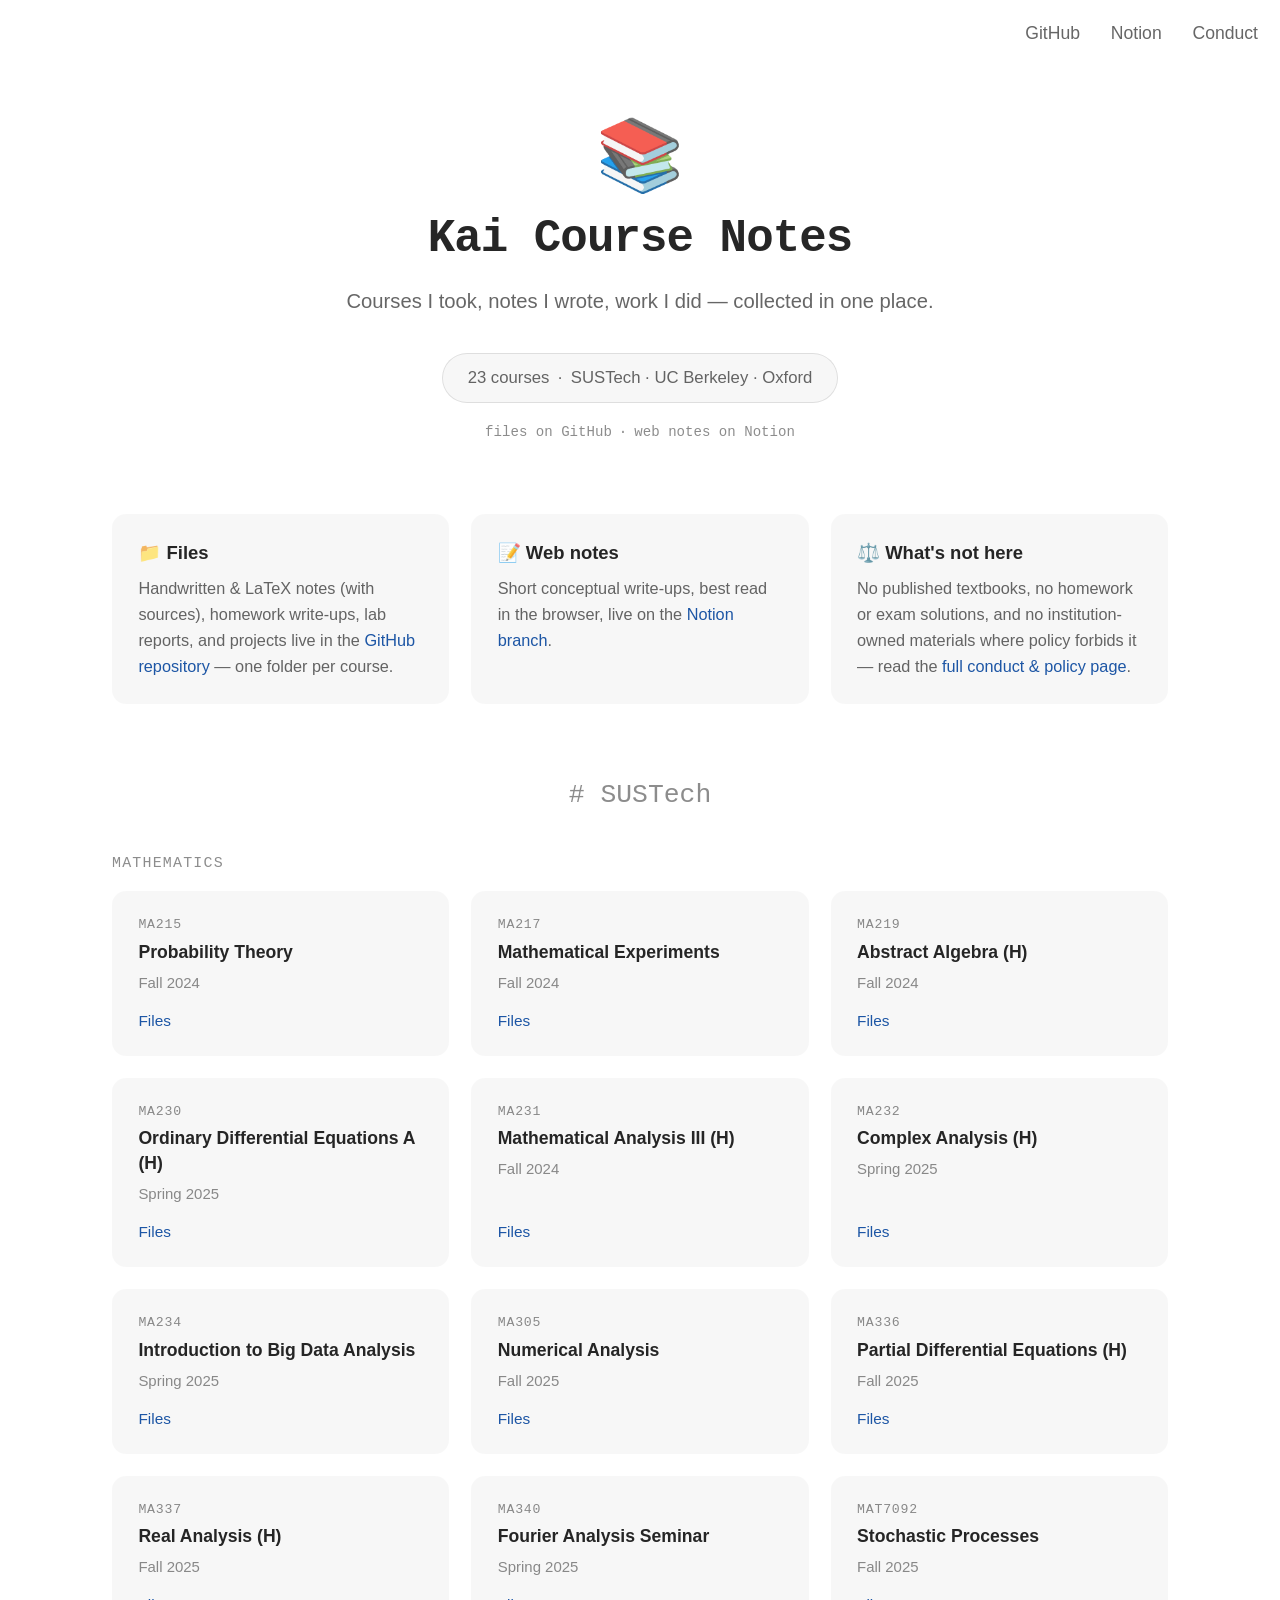
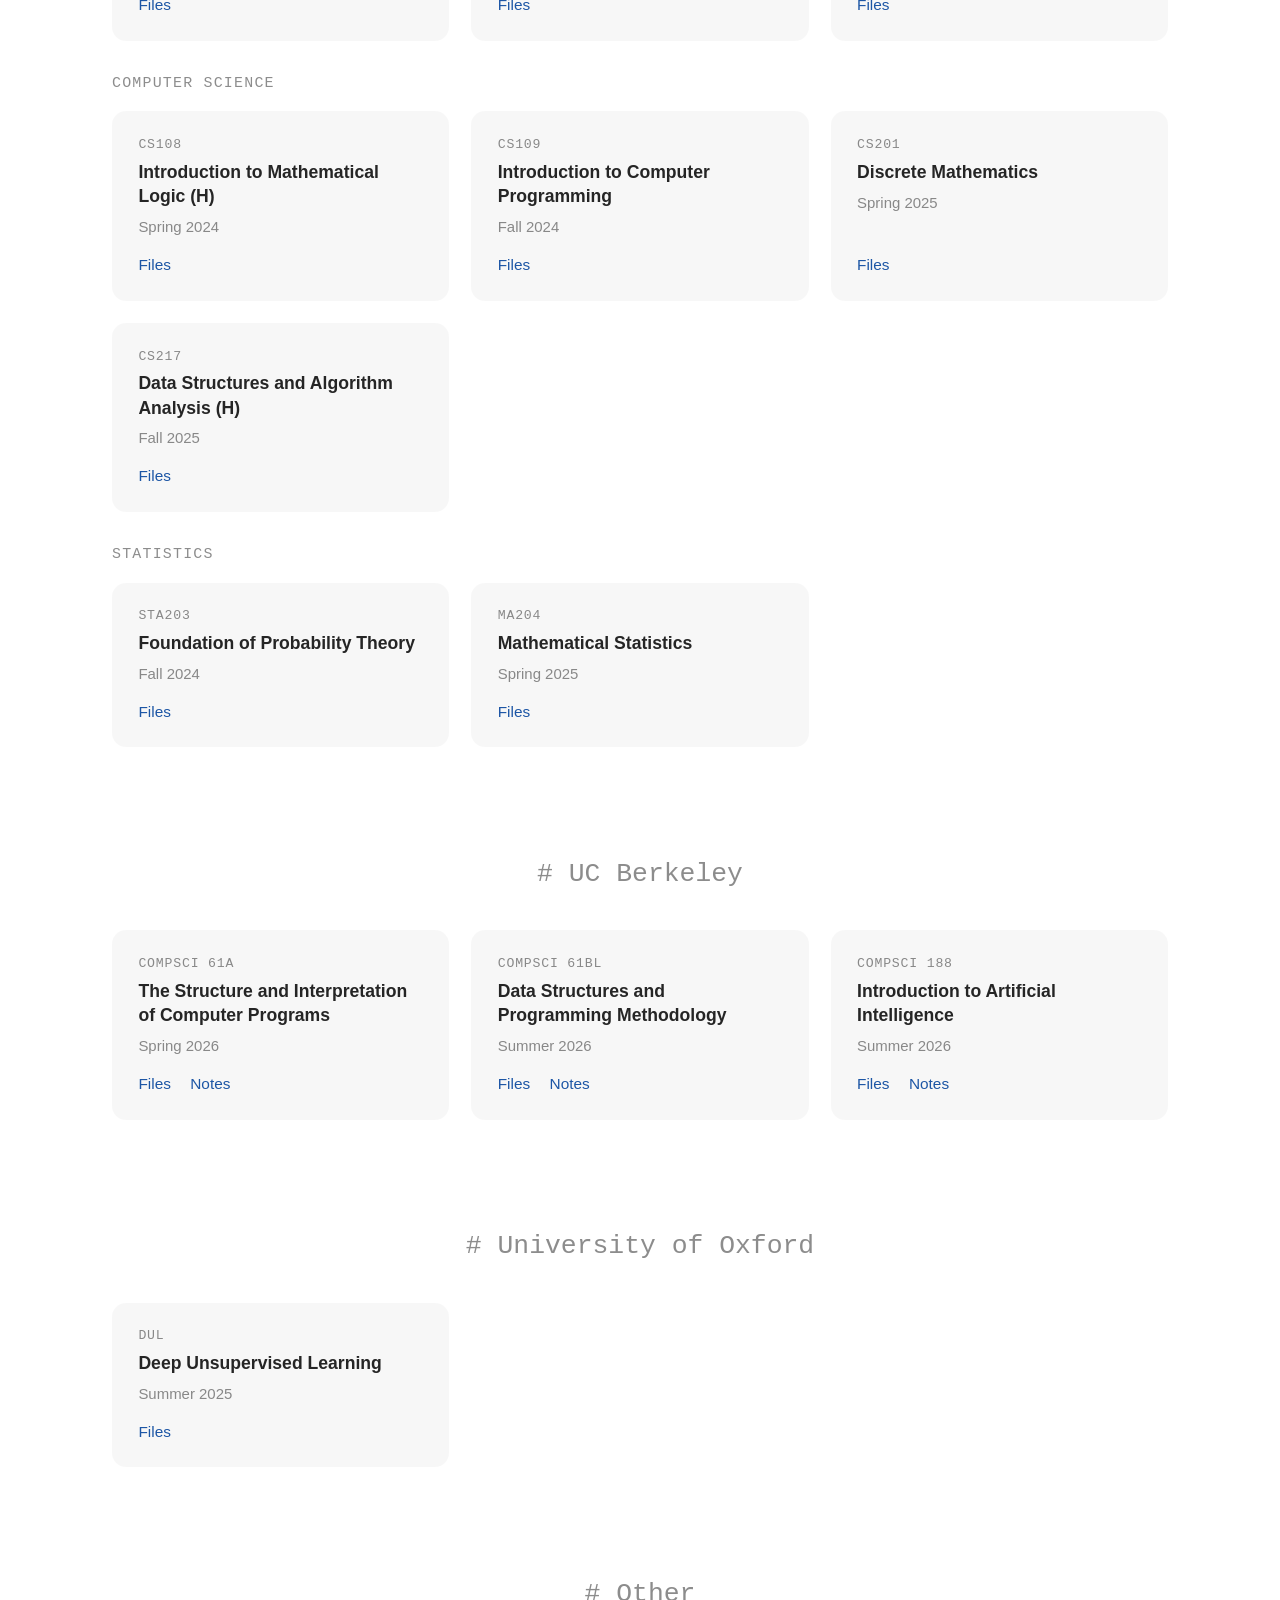
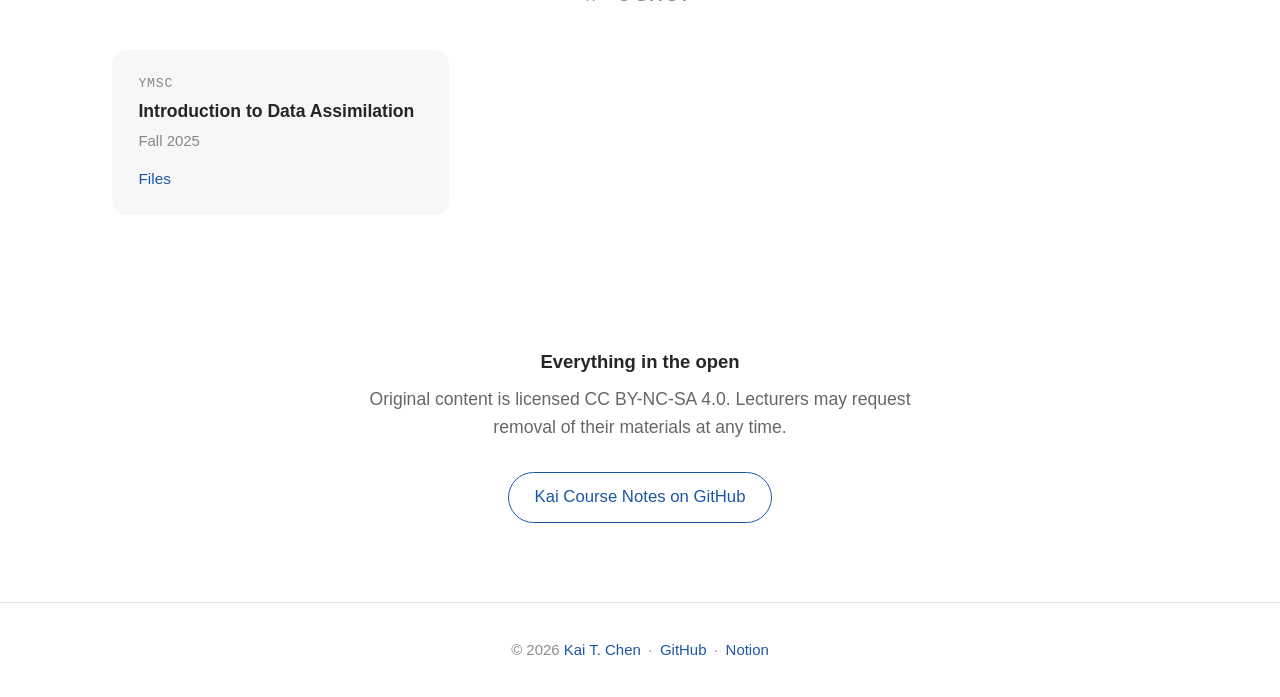
==== index.html @ 5faed8dd "Add detailed Conduct & Policy page; nav: drop kaichen.dev, add Conduct Co-Authored-By: Claude Fable " ====
<!DOCTYPE html>
<html lang="en">

<head prefix="og: http://ogp.me/ns#">
	<meta charset="UTF-8"/>

	<title>Kai Course Notes — courses, notes, and materials</title>

	<meta name="viewport" content="width=device-width, initial-scale=1"/>
	<meta name="description" content="Course notes and materials from my studies at SUSTech, UC Berkeley, the University of Oxford, and beyond — handwritten and LaTeX notes, homework, and projects."/>

	<meta property="og:type"        content="website"/>
	<meta property="og:url"         content="https://kai-course-notes.kaichen.dev"/>
	<meta property="og:title"       content="Kai Course Notes"/>
	<meta property="og:description" content="Course notes and materials from SUSTech, UC Berkeley, Oxford, and beyond."/>
	<meta property="og:locale"      content="en_US"/>
	<meta property="twitter:card"   content="summary"/>

	<link rel="icon" href="data:image/svg+xml,<svg xmlns=%22http://www.w3.org/2000/svg%22 viewBox=%220 0 100 100%22><text y=%22.9em%22 font-size=%2290%22>📚</text></svg>"/>
	<link rel="stylesheet" href="css/main.css"/>
</head>


<body>

<header>
	<nav><ul>
		<li><a href="https://github.com/kaiiiichen/Kai-Course-Notes" rel="external">GitHub</a></li>
		<li><a href="https://kai-course-notes.notion.site/main" rel="external">Notion</a></li>
		<li><a href="conduct.html">Conduct</a></li>
	</ul></nav>
</header>


<main>
	<section id="top">
		<p class="logo" aria-hidden="true">📚</p>

		<h1>Kai Course Notes</h1>
		<p class="tagline">Courses I took, notes I wrote, work I did — collected in one place.</p>

		<section id="latest">
			<span class="badge">23 courses&ensp;·&ensp;SUSTech · UC Berkeley · Oxford</span>
			<p class="phase">files on GitHub&ensp;·&ensp;web notes on Notion</p>
		</section>
	</section>

	<section id="how">
		<div>
			<section>
				<h3>📁 Files</h3>
				<p>Handwritten &amp; LaTeX notes (with sources), homework write-ups, lab reports, and projects live in the <a href="https://github.com/kaiiiichen/Kai-Course-Notes" rel="external">GitHub repository</a> — one folder per course.</p>
			</section>
			<section>
				<h3>📝 Web notes</h3>
				<p>Short conceptual write-ups, best read in the browser, live on the <a href="https://kai-course-notes.notion.site/main" rel="external">Notion branch</a>.</p>
			</section>
			<section>
				<h3>⚖️ What's not here</h3>
				<p>No published textbooks, no homework or exam solutions, and no institution-owned materials where policy forbids it — read the <a href="conduct.html">full conduct &amp; policy page</a>.</p>
			</section>
		</div>
	</section>

	<section id="sustech">
		<h2>SUSTech</h2>

		<h3 class="group">Mathematics</h3>
		<div class="grid">
			<article class="card">
				<p class="code">MA215</p>
				<h3><a href="https://github.com/kaiiiichen/Kai-Course-Notes/tree/main/SUSTech/MA215%20Probability%20Theory" rel="external">Probability Theory</a></h3>
				<p class="term">Fall 2024</p>
				<p class="links"><a href="https://github.com/kaiiiichen/Kai-Course-Notes/tree/main/SUSTech/MA215%20Probability%20Theory" rel="external">Files</a></p>
			</article>
			<article class="card">
				<p class="code">MA217</p>
				<h3><a href="https://github.com/kaiiiichen/Kai-Course-Notes/tree/main/SUSTech/MA217%20Mathematical%20Experiments" rel="external">Mathematical Experiments</a></h3>
				<p class="term">Fall 2024</p>
				<p class="links"><a href="https://github.com/kaiiiichen/Kai-Course-Notes/tree/main/SUSTech/MA217%20Mathematical%20Experiments" rel="external">Files</a></p>
			</article>
			<article class="card">
				<p class="code">MA219</p>
				<h3><a href="https://github.com/kaiiiichen/Kai-Course-Notes/tree/main/SUSTech/MA219%20Abstract%20Algebra%20%28H%29" rel="external">Abstract Algebra (H)</a></h3>
				<p class="term">Fall 2024</p>
				<p class="links"><a href="https://github.com/kaiiiichen/Kai-Course-Notes/tree/main/SUSTech/MA219%20Abstract%20Algebra%20%28H%29" rel="external">Files</a></p>
			</article>
			<article class="card">
				<p class="code">MA230</p>
				<h3><a href="https://github.com/kaiiiichen/Kai-Course-Notes/tree/main/SUSTech/MA230%20Ordinary%20Differential%20Equations%20A%20%28H%29" rel="external">Ordinary Differential Equations A (H)</a></h3>
				<p class="term">Spring 2025</p>
				<p class="links"><a href="https://github.com/kaiiiichen/Kai-Course-Notes/tree/main/SUSTech/MA230%20Ordinary%20Differential%20Equations%20A%20%28H%29" rel="external">Files</a></p>
			</article>
			<article class="card">
				<p class="code">MA231</p>
				<h3><a href="https://github.com/kaiiiichen/Kai-Course-Notes/tree/main/SUSTech/MA231%20Mathematical%20Analysis%20III%20%28H%29" rel="external">Mathematical Analysis III (H)</a></h3>
				<p class="term">Fall 2024</p>
				<p class="links"><a href="https://github.com/kaiiiichen/Kai-Course-Notes/tree/main/SUSTech/MA231%20Mathematical%20Analysis%20III%20%28H%29" rel="external">Files</a></p>
			</article>
			<article class="card">
				<p class="code">MA232</p>
				<h3><a href="https://github.com/kaiiiichen/Kai-Course-Notes/tree/main/SUSTech/MA232%20Complex%20Analysis%20%28H%29" rel="external">Complex Analysis (H)</a></h3>
				<p class="term">Spring 2025</p>
				<p class="links"><a href="https://github.com/kaiiiichen/Kai-Course-Notes/tree/main/SUSTech/MA232%20Complex%20Analysis%20%28H%29" rel="external">Files</a></p>
			</article>
			<article class="card">
				<p class="code">MA234</p>
				<h3><a href="https://github.com/kaiiiichen/Kai-Course-Notes/tree/main/SUSTech/MA234%20Introduction%20to%20Big%20Data%20Analysis" rel="external">Introduction to Big Data Analysis</a></h3>
				<p class="term">Spring 2025</p>
				<p class="links"><a href="https://github.com/kaiiiichen/Kai-Course-Notes/tree/main/SUSTech/MA234%20Introduction%20to%20Big%20Data%20Analysis" rel="external">Files</a></p>
			</article>
			<article class="card">
				<p class="code">MA305</p>
				<h3><a href="https://github.com/kaiiiichen/Kai-Course-Notes/tree/main/SUSTech/MA305%20Numerical%20Analysis" rel="external">Numerical Analysis</a></h3>
				<p class="term">Fall 2025</p>
				<p class="links"><a href="https://github.com/kaiiiichen/Kai-Course-Notes/tree/main/SUSTech/MA305%20Numerical%20Analysis" rel="external">Files</a></p>
			</article>
			<article class="card">
				<p class="code">MA336</p>
				<h3><a href="https://github.com/kaiiiichen/Kai-Course-Notes/tree/main/SUSTech/MA336%20Partial%20Differential%20Equations%20%28H%29" rel="external">Partial Differential Equations (H)</a></h3>
				<p class="term">Fall 2025</p>
				<p class="links"><a href="https://github.com/kaiiiichen/Kai-Course-Notes/tree/main/SUSTech/MA336%20Partial%20Differential%20Equations%20%28H%29" rel="external">Files</a></p>
			</article>
			<article class="card">
				<p class="code">MA337</p>
				<h3><a href="https://github.com/kaiiiichen/Kai-Course-Notes/tree/main/SUSTech/MA337%20Real%20Analysis%20%28H%29" rel="external">Real Analysis (H)</a></h3>
				<p class="term">Fall 2025</p>
				<p class="links"><a href="https://github.com/kaiiiichen/Kai-Course-Notes/tree/main/SUSTech/MA337%20Real%20Analysis%20%28H%29" rel="external">Files</a></p>
			</article>
			<article class="card">
				<p class="code">MA340</p>
				<h3><a href="https://github.com/kaiiiichen/Kai-Course-Notes/tree/main/SUSTech/MA340%20Fourier%20Analysis%20Seminar" rel="external">Fourier Analysis Seminar</a></h3>
				<p class="term">Spring 2025</p>
				<p class="links"><a href="https://github.com/kaiiiichen/Kai-Course-Notes/tree/main/SUSTech/MA340%20Fourier%20Analysis%20Seminar" rel="external">Files</a></p>
			</article>
			<article class="card">
				<p class="code">MAT7092</p>
				<h3><a href="https://github.com/kaiiiichen/Kai-Course-Notes/tree/main/SUSTech/MAT7092%20Stochastic%20Processes" rel="external">Stochastic Processes</a></h3>
				<p class="term">Fall 2025</p>
				<p class="links"><a href="https://github.com/kaiiiichen/Kai-Course-Notes/tree/main/SUSTech/MAT7092%20Stochastic%20Processes" rel="external">Files</a></p>
			</article>
		</div>

		<h3 class="group">Computer Science</h3>
		<div class="grid">
			<article class="card">
				<p class="code">CS108</p>
				<h3><a href="https://github.com/kaiiiichen/Kai-Course-Notes/tree/main/SUSTech/CS108%20Introduction%20to%20Mathematical%20Logic%20%28H%29" rel="external">Introduction to Mathematical Logic (H)</a></h3>
				<p class="term">Spring 2024</p>
				<p class="links"><a href="https://github.com/kaiiiichen/Kai-Course-Notes/tree/main/SUSTech/CS108%20Introduction%20to%20Mathematical%20Logic%20%28H%29" rel="external">Files</a></p>
			</article>
			<article class="card">
				<p class="code">CS109</p>
				<h3><a href="https://github.com/kaiiiichen/Kai-Course-Notes/tree/main/SUSTech/CS109%20Introduction%20to%20Computer%20Programming" rel="external">Introduction to Computer Programming</a></h3>
				<p class="term">Fall 2024</p>
				<p class="links"><a href="https://github.com/kaiiiichen/Kai-Course-Notes/tree/main/SUSTech/CS109%20Introduction%20to%20Computer%20Programming" rel="external">Files</a></p>
			</article>
			<article class="card">
				<p class="code">CS201</p>
				<h3><a href="https://github.com/kaiiiichen/Kai-Course-Notes/tree/main/SUSTech/CS201%20Discrete%20Mathematics" rel="external">Discrete Mathematics</a></h3>
				<p class="term">Spring 2025</p>
				<p class="links"><a href="https://github.com/kaiiiichen/Kai-Course-Notes/tree/main/SUSTech/CS201%20Discrete%20Mathematics" rel="external">Files</a></p>
			</article>
			<article class="card">
				<p class="code">CS217</p>
				<h3><a href="https://github.com/kaiiiichen/Kai-Course-Notes/tree/main/SUSTech/CS217%20Data%20Structures%20and%20Algorithm%20Analysis%20%28H%29" rel="external">Data Structures and Algorithm Analysis (H)</a></h3>
				<p class="term">Fall 2025</p>
				<p class="links"><a href="https://github.com/kaiiiichen/Kai-Course-Notes/tree/main/SUSTech/CS217%20Data%20Structures%20and%20Algorithm%20Analysis%20%28H%29" rel="external">Files</a></p>
			</article>
		</div>

		<h3 class="group">Statistics</h3>
		<div class="grid">
			<article class="card">
				<p class="code">STA203</p>
				<h3><a href="https://github.com/kaiiiichen/Kai-Course-Notes/tree/main/SUSTech/STA203%20Foundation%20of%20Probability%20Theory" rel="external">Foundation of Probability Theory</a></h3>
				<p class="term">Fall 2024</p>
				<p class="links"><a href="https://github.com/kaiiiichen/Kai-Course-Notes/tree/main/SUSTech/STA203%20Foundation%20of%20Probability%20Theory" rel="external">Files</a></p>
			</article>
			<article class="card">
				<p class="code">MA204</p>
				<h3><a href="https://github.com/kaiiiichen/Kai-Course-Notes/tree/main/SUSTech/MA204%20Mathematical%20Statistics" rel="external">Mathematical Statistics</a></h3>
				<p class="term">Spring 2025</p>
				<p class="links"><a href="https://github.com/kaiiiichen/Kai-Course-Notes/tree/main/SUSTech/MA204%20Mathematical%20Statistics" rel="external">Files</a></p>
			</article>
		</div>
	</section>

	<section id="berkeley">
		<h2>UC Berkeley</h2>
		<div class="grid">
			<article class="card">
				<p class="code">COMPSCI 61A</p>
				<h3><a href="https://github.com/kaiiiichen/Kai-Course-Notes/tree/main/UC%20Berkeley/COMPSCI%2061A%20The%20Structure%20and%20Interpretation%20of%20Computer%20Programs" rel="external">The Structure and Interpretation of Computer Programs</a></h3>
				<p class="term">Spring 2026</p>
				<p class="links"><a href="https://github.com/kaiiiichen/Kai-Course-Notes/tree/main/UC%20Berkeley/COMPSCI%2061A%20The%20Structure%20and%20Interpretation%20of%20Computer%20Programs" rel="external">Files</a><a href="https://kai-course-notes.notion.site/39ba3294e487812487accc12c4652e74" rel="external">Notes</a></p>
			</article>
			<article class="card">
				<p class="code">COMPSCI 61BL</p>
				<h3><a href="https://github.com/kaiiiichen/Kai-Course-Notes/tree/main/UC%20Berkeley/COMPSCI%2061BL%20Data%20Structures%20and%20Programming%20Methodology" rel="external">Data Structures and Programming Methodology</a></h3>
				<p class="term">Summer 2026</p>
				<p class="links"><a href="https://github.com/kaiiiichen/Kai-Course-Notes/tree/main/UC%20Berkeley/COMPSCI%2061BL%20Data%20Structures%20and%20Programming%20Methodology" rel="external">Files</a><a href="https://kai-course-notes.notion.site/39ba3294e48781feb9afc1a24da04148" rel="external">Notes</a></p>
			</article>
			<article class="card">
				<p class="code">COMPSCI 188</p>
				<h3><a href="https://github.com/kaiiiichen/Kai-Course-Notes/tree/main/UC%20Berkeley/COMPSCI%20188%20Introduction%20to%20Artificial%20Intelligence" rel="external">Introduction to Artificial Intelligence</a></h3>
				<p class="term">Summer 2026</p>
				<p class="links"><a href="https://github.com/kaiiiichen/Kai-Course-Notes/tree/main/UC%20Berkeley/COMPSCI%20188%20Introduction%20to%20Artificial%20Intelligence" rel="external">Files</a><a href="https://kai-course-notes.notion.site/39ba3294e4878136b840deb58af630a6" rel="external">Notes</a></p>
			</article>
		</div>
	</section>

	<section id="oxford">
		<h2>University of Oxford</h2>
		<div class="grid">
			<article class="card">
				<p class="code">DUL</p>
				<h3><a href="https://github.com/kaiiiichen/Kai-Course-Notes/tree/main/Oxford/Deep%20Unsupervised%20Learning" rel="external">Deep Unsupervised Learning</a></h3>
				<p class="term">Summer 2025</p>
				<p class="links"><a href="https://github.com/kaiiiichen/Kai-Course-Notes/tree/main/Oxford/Deep%20Unsupervised%20Learning" rel="external">Files</a></p>
			</article>
		</div>
	</section>

	<section id="other">
		<h2>Other</h2>
		<div class="grid">
			<article class="card">
				<p class="code">YMSC</p>
				<h3><a href="https://github.com/kaiiiichen/Kai-Course-Notes/tree/main/YMSC/Introduction%20to%20Data%20Assimilation" rel="external">Introduction to Data Assimilation</a></h3>
				<p class="term">Fall 2025</p>
				<p class="links"><a href="https://github.com/kaiiiichen/Kai-Course-Notes/tree/main/YMSC/Introduction%20to%20Data%20Assimilation" rel="external">Files</a></p>
			</article>
		</div>
	</section>

	<section id="develop">
		<h3>Everything in the open</h3>
		<p>Original content is licensed CC BY-NC-SA 4.0. Lecturers may request removal of their materials at any time.</p>
		<a href="https://github.com/kaiiiichen/Kai-Course-Notes" title="Kai Course Notes on GitHub" class="github">Kai Course Notes on GitHub</a>
	</section>
</main>


<footer>
	<p class="copyright">© 2026 <a href="https://kaichen.dev" rel="external author">Kai T. Chen</a>&ensp;·&ensp;<a href="https://github.com/kaiiiichen/Kai-Course-Notes" rel="external">GitHub</a>&ensp;·&ensp;<a href="https://kai-course-notes.notion.site/main" rel="external">Notion</a></p>
</footer>
</body>
</html>
---- css/main.css ----
@charset "UTF-8";

/* == base ============================================================== */

:root {
	color-scheme: light dark;

	--background: light-dark(white, hsl(220, 18%, 7%));
	--text: light-dark(hsla(0, 0%, 0%, .85), hsla(0, 0%, 100%, .9));
	--secondary-text: light-dark(hsla(0, 0%, 0%, .6), hsla(0, 0%, 100%, .62));
	--tertiary-text: light-dark(hsla(0, 0%, 0%, .45), hsla(0, 0%, 100%, .45));
	--separator: light-dark(hsla(0, 0%, 0%, .1), hsla(0, 0%, 100%, .12));
	--card-background: light-dark(hsla(0, 0%, 0%, .03), hsla(0, 0%, 100%, .05));

	/* scholarly ink blue; brightened on dark surfaces for legibility */
	--ink: hsl(215, 70%, 38%);
	--accent: light-dark(var(--ink), hsl(215, 85%, 70%));

	--mono: ui-monospace, 'SF Mono', 'Menlo', 'Cascadia Mono', monospace;
}

* {
	margin: 0;
	padding: 0;
}

html {
	/* global type scale: all rem-based sizes and widths grow together */
	font-size: 110%;
}

body {
	font: 1rem/1.6 -apple-system, BlinkMacSystemFont, 'SF Pro', 'Helvetica Neue', 'Segoe UI', sans-serif;
	color: var(--text);
	background: var(--background);
	-webkit-text-size-adjust: 100%;
}

a {
	color: var(--accent);
	text-decoration: none;
}
a:hover {
	text-decoration: underline;
}

h2 {
	font-size: 1.5rem;
	font-weight: 600;
	text-align: center;
	margin-block-end: 2rem;
}

main > section {
	padding: 3rem 1.25rem;
}


/* == header ============================================================ */

header nav ul {
	display: flex;
	justify-content: flex-end;
	gap: 1.75rem;
	list-style: none;
	padding: 1.1rem 1.25rem;
}

header nav a {
	color: var(--secondary-text);
	font-size: 1rem;
}
header nav a:hover {
	color: var(--accent);
	text-decoration: none;
}


/* == hero ============================================================== */

#top {
	text-align: center;
	padding-block-start: 3rem;
	padding-block-end: 1rem;
}

.logo {
	font-size: 4rem;
	line-height: 1;
	margin-block-end: 0.75rem;
}

#top h1 {
	font-family: var(--mono);
	font-size: 2.6rem;
	font-weight: 700;
	letter-spacing: -0.02em;
	margin-block-start: 0.5rem;
}

.tagline {
	font-size: 1.15rem;
	color: var(--secondary-text);
	margin-block-start: 0.5rem;
}

#latest {
	margin-block-start: 2rem;
}

.badge {
	display: inline-block;
	padding: 0.65em 1.5em;
	border: 1px solid var(--separator);
	border-radius: 2em;
	font-size: 0.95rem;
	font-weight: 500;
	color: var(--secondary-text);
	background: var(--card-background);
	cursor: default;
}

.phase {
	font-family: var(--mono);
	font-size: 0.8rem;
	color: var(--tertiary-text);
	margin-block-start: 1rem;
}


/* == how =============================================================== */

#how {
	max-width: 60rem;
	margin-inline: auto;
	padding-block-end: 1rem;
}

#how > div {
	display: grid;
	grid-template-columns: repeat(auto-fit, minmax(16rem, 1fr));
	gap: 1.25rem;
}

#how > div > section {
	padding: 1.4rem 1.5rem;
	background: var(--card-background);
	border-radius: 14px;
}

#how h3 {
	font-size: 1.05rem;
	font-weight: 600;
	margin-block-end: 0.4rem;
}

#how p {
	font-size: 0.925rem;
	color: var(--secondary-text);
}


/* == course sections =================================================== */

#sustech, #berkeley, #oxford, #other {
	max-width: 60rem;
	margin-inline: auto;
}

#sustech h2, #berkeley h2, #oxford h2, #other h2 {
	font-family: var(--mono);
	font-weight: 500;
	color: var(--tertiary-text);
}
#sustech h2::before, #berkeley h2::before, #oxford h2::before, #other h2::before {
	content: '# ';
}

.group {
	font-family: var(--mono);
	font-size: 0.85rem;
	font-weight: 500;
	letter-spacing: 0.08em;
	text-transform: uppercase;
	color: var(--tertiary-text);
	margin-block: 1.75rem 0.9rem;
}

.grid {
	display: grid;
	grid-template-columns: repeat(auto-fill, minmax(16rem, 1fr));
	gap: 1.25rem;
}

.card {
	display: flex;
	flex-direction: column;
	padding: 1.3rem 1.5rem;
	background: var(--card-background);
	border-radius: 14px;
}

.card .code {
	font-family: var(--mono);
	font-size: 0.75rem;
	letter-spacing: 0.06em;
	color: var(--tertiary-text);
}

.card h3 {
	font-size: 1rem;
	font-weight: 600;
	line-height: 1.4;
	margin-block: 0.25rem 0.35rem;
}

.card h3 a {
	color: var(--text);
}
.card h3 a:hover {
	color: var(--accent);
	text-decoration: none;
}

.card .term {
	font-size: 0.85rem;
	color: var(--tertiary-text);
}

.card .links {
	margin-block-start: auto;
	padding-block-start: 0.8rem;
	font-size: 0.875rem;
	font-weight: 500;
}

.card .links a + a {
	margin-inline-start: 1.1rem;
}


/* == develop =========================================================== */

#develop {
	text-align: center;
	padding-block: 4.5rem;
}

#develop h3 {
	font-size: 1.05rem;
	font-weight: 600;
}

#develop p {
	color: var(--secondary-text);
	max-width: 32rem;
	margin: 0.5rem auto 0;
}

#develop .github {
	display: inline-block;
	margin-block-start: 1.75rem;
	padding: 0.65em 1.5em;
	border: 1px solid var(--accent);
	border-radius: 2em;
	font-size: 0.95rem;
	font-weight: 500;
}
#develop .github:hover {
	background: var(--accent);
	color: var(--background);
	text-decoration: none;
}


/* == footer ============================================================ */

footer {
	border-block-start: 1px solid var(--separator);
	padding: 2rem 1.5rem;
	text-align: center;
}

footer .copyright {
	font-size: 0.85rem;
	color: var(--tertiary-text);
}


/* == prose (conduct page) ============================================== */

.prose {
	max-width: 40rem;
	margin-inline: auto;
	padding: 0 1.25rem 3rem;
}

.prose section + section {
	margin-block-start: 2.75rem;
}

.prose h2 {
	font-family: var(--mono);
	font-size: 1.15rem;
	font-weight: 500;
	text-align: start;
	color: var(--tertiary-text);
	margin-block-end: 0.9rem;
}
.prose h2::before { content: '# '; }

.prose h3 {
	font-size: 1rem;
	font-weight: 600;
	margin-block: 1.5rem 0.4rem;
}

.prose p {
	color: var(--secondary-text);
	margin-block-start: 0.6rem;
}

.prose strong, .prose em {
	color: var(--text);
}

.prose ul {
	list-style: none;
	margin-block-start: 0.6rem;
}

.prose li {
	color: var(--secondary-text);
	padding-inline-start: 1.1rem;
	position: relative;
}

.prose li + li {
	margin-block-start: 0.5rem;
}

.prose li::before {
	content: '·';
	position: absolute;
	inset-inline-start: 0.2rem;
	color: var(--accent);
	font-weight: 700;
}
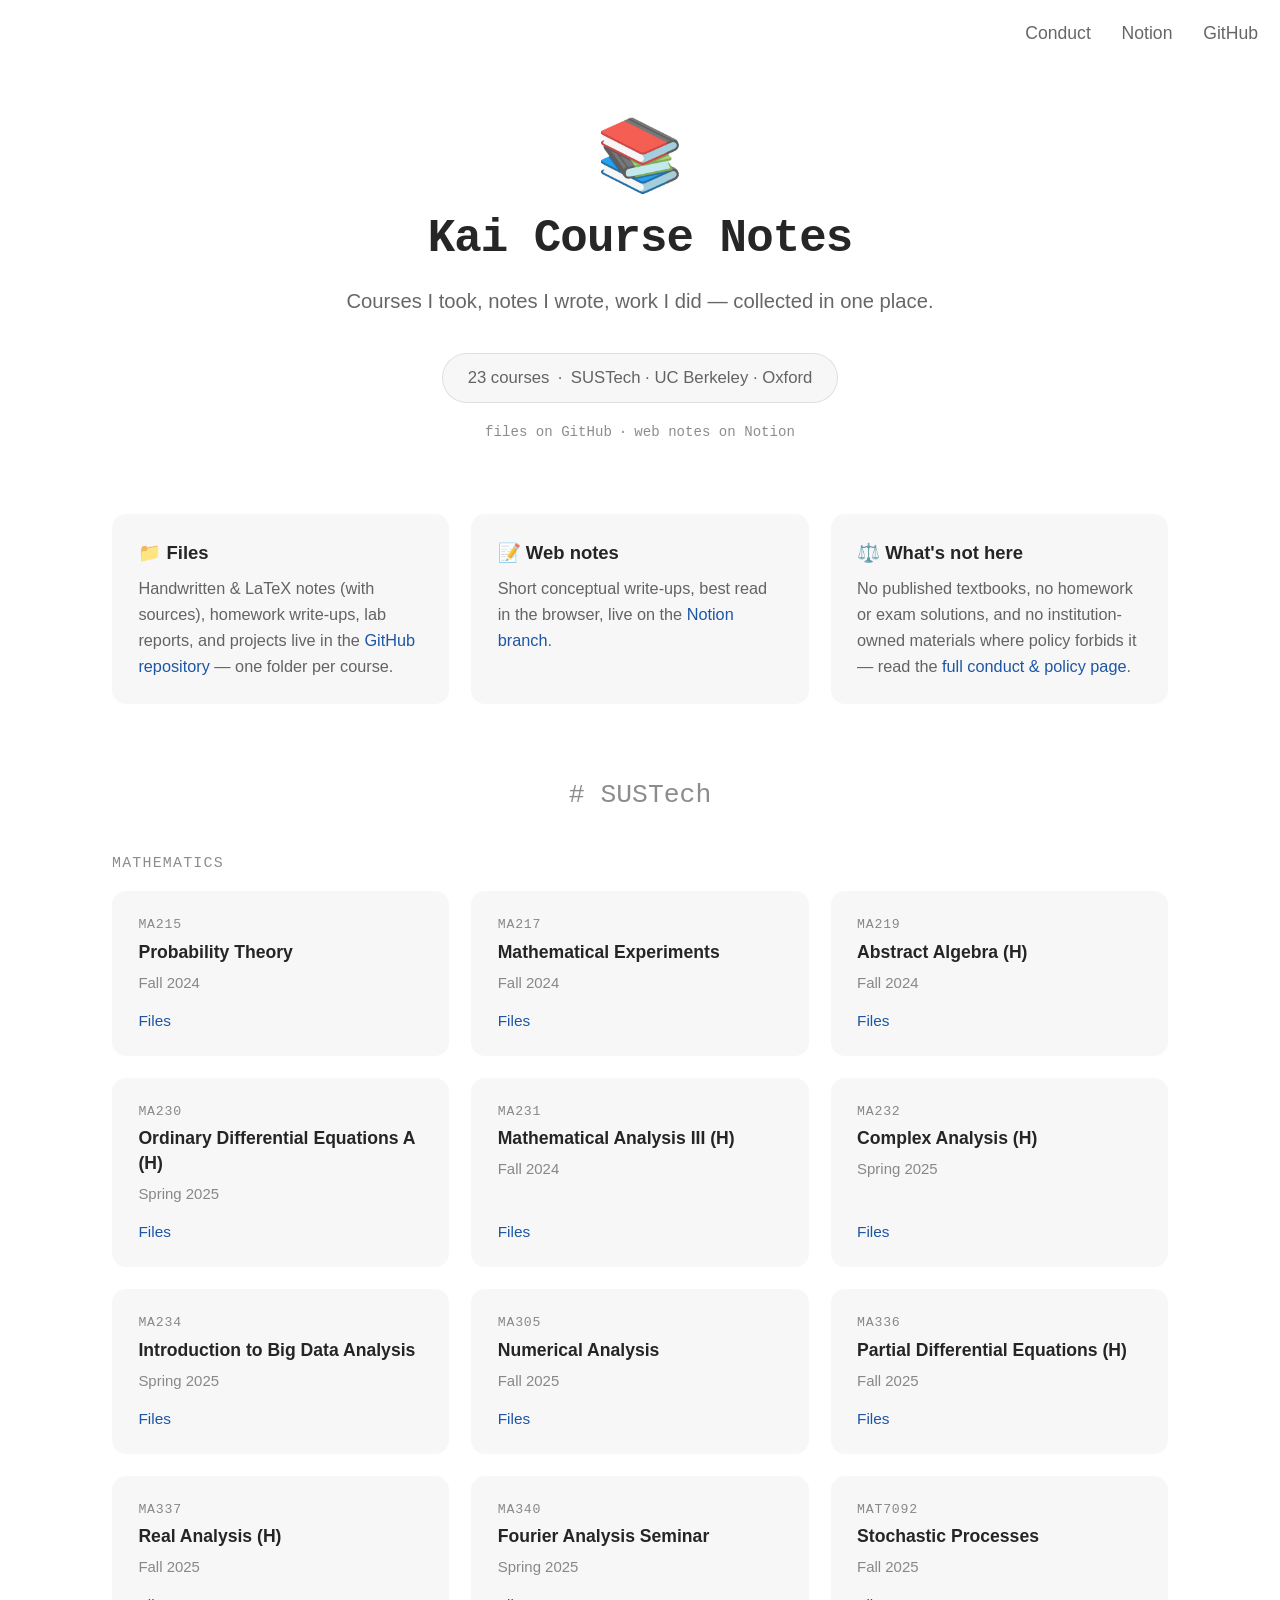
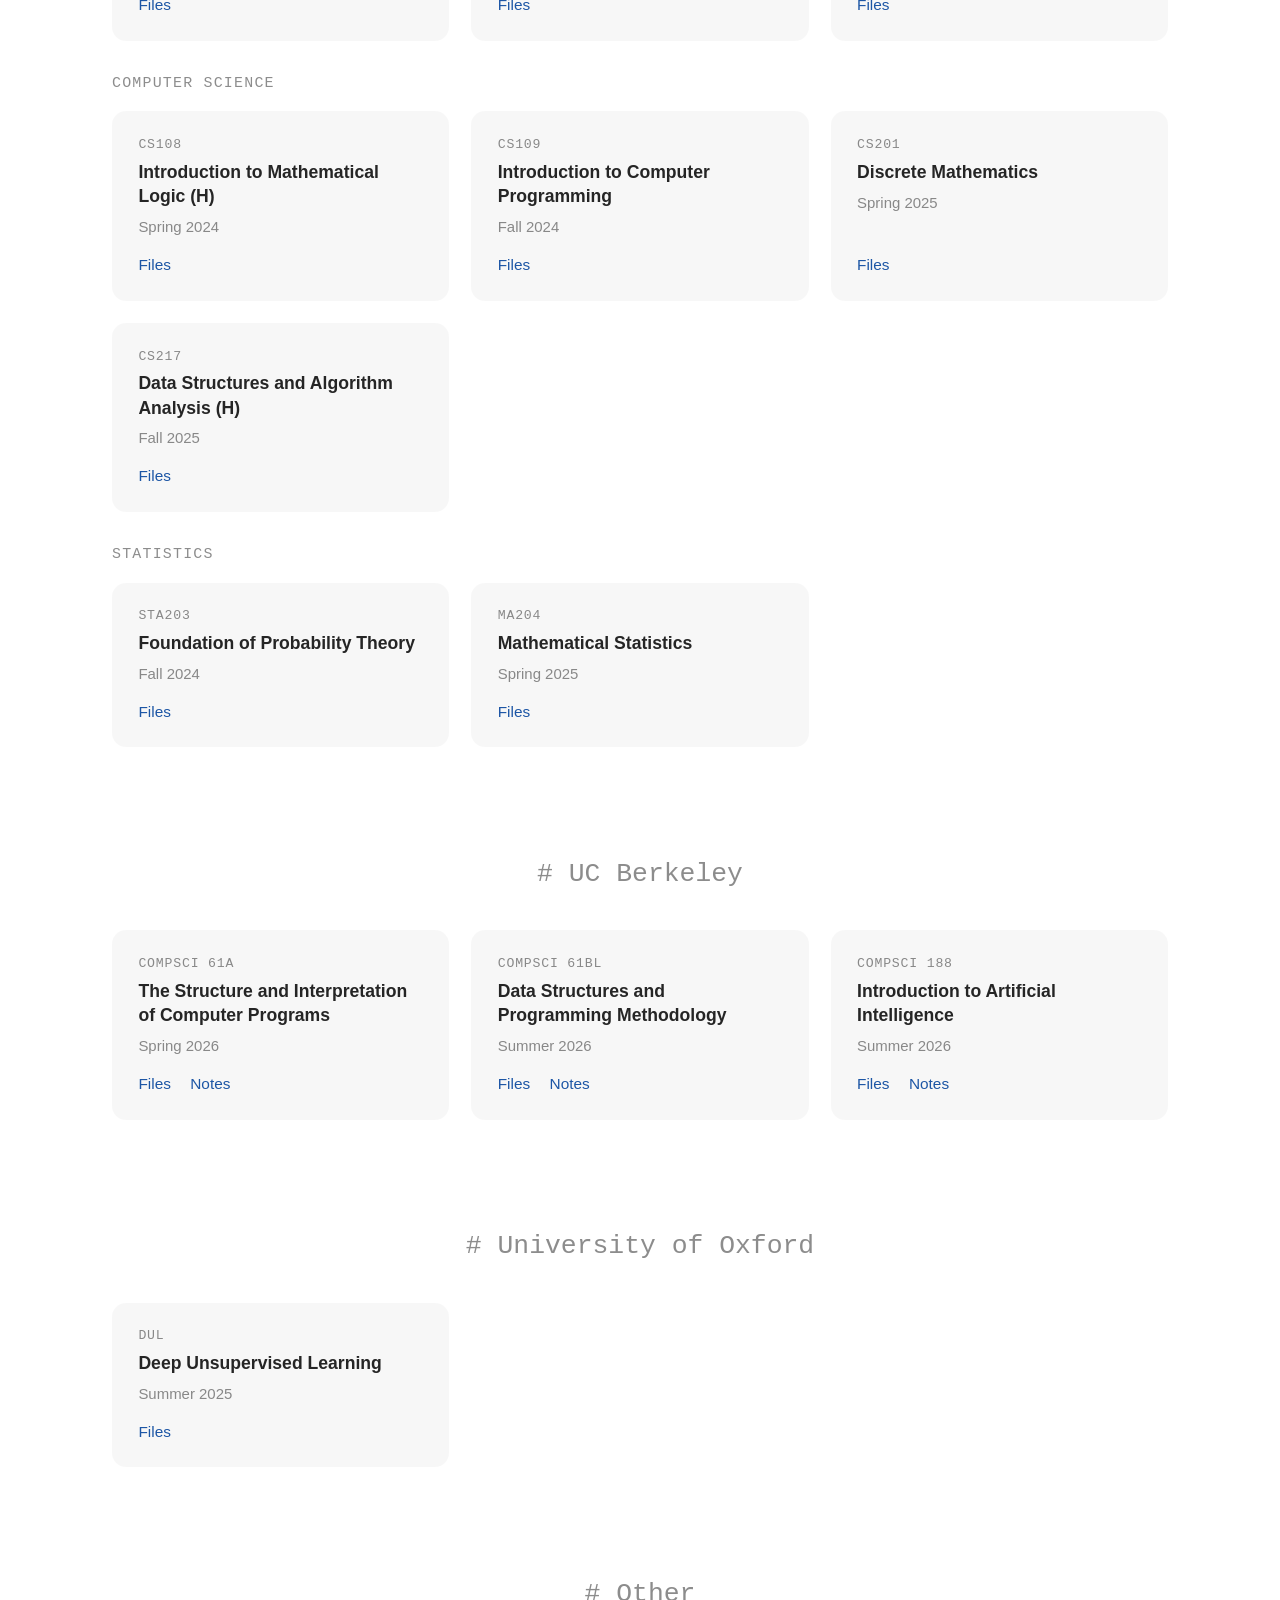
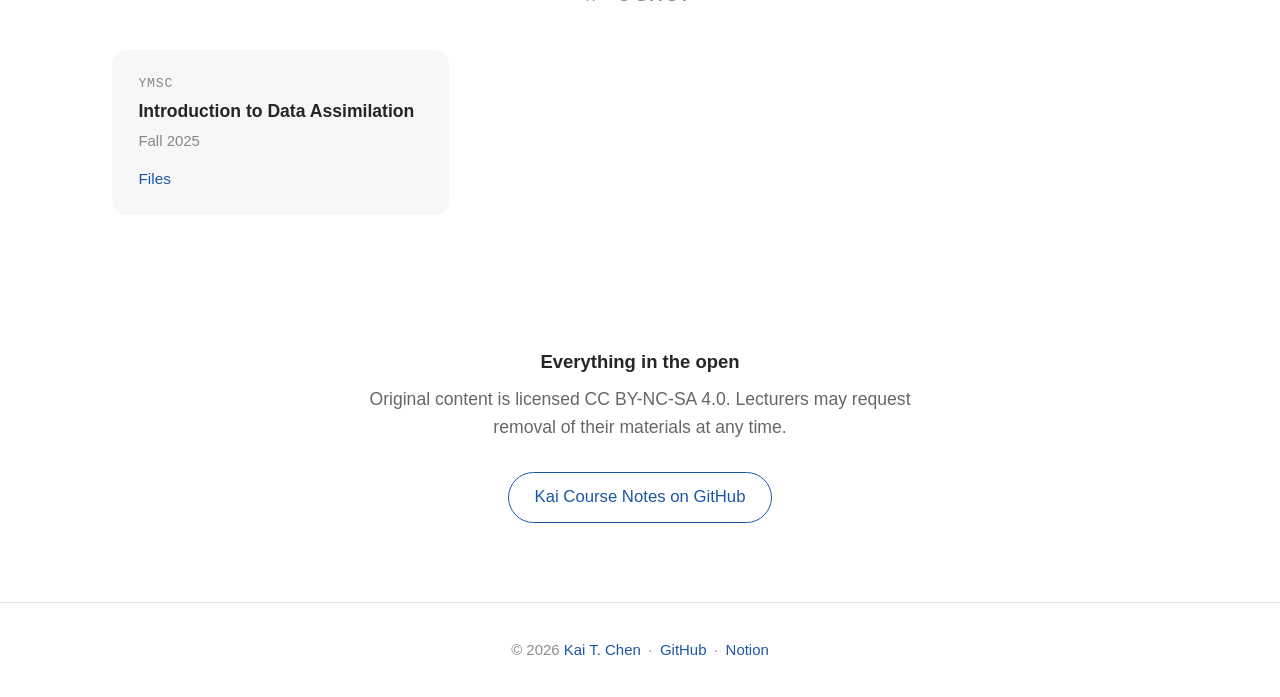
==== commit eaf66140: "Nav order: Conduct · Notion · GitHub Co-Authored-By: Claude Fable 5 <noreply@anthropic.com>" ====
--- a/index.html
+++ b/index.html
@@ -25,9 +25,9 @@
 
 <header>
 	<nav><ul>
+		<li><a href="conduct.html">Conduct</a></li>
+		<li><a href="https://kai-course-notes.notion.site/main" rel="external">Notion</a></li>
 		<li><a href="https://github.com/kaiiiichen/Kai-Course-Notes" rel="external">GitHub</a></li>
-		<li><a href="https://kai-course-notes.notion.site/main" rel="external">Notion</a></li>
-		<li><a href="conduct.html">Conduct</a></li>
 	</ul></nav>
 </header>
 
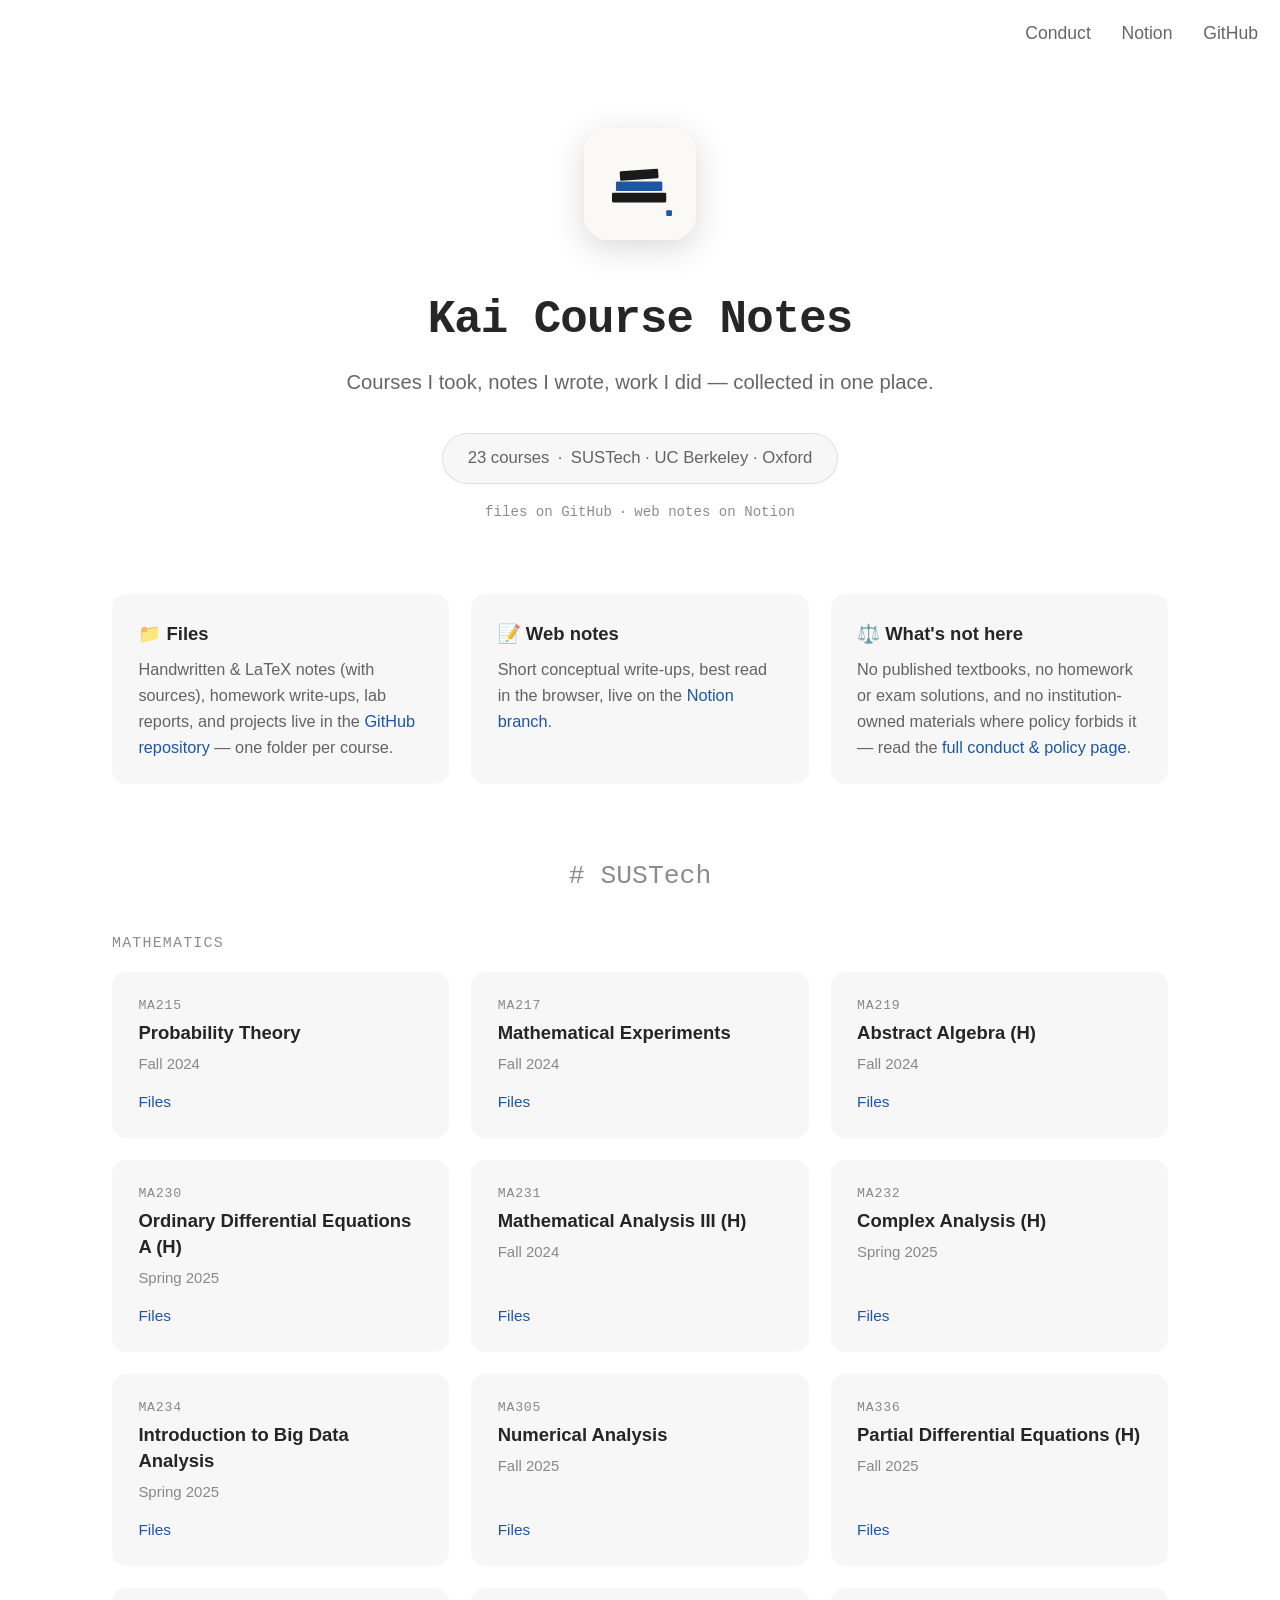
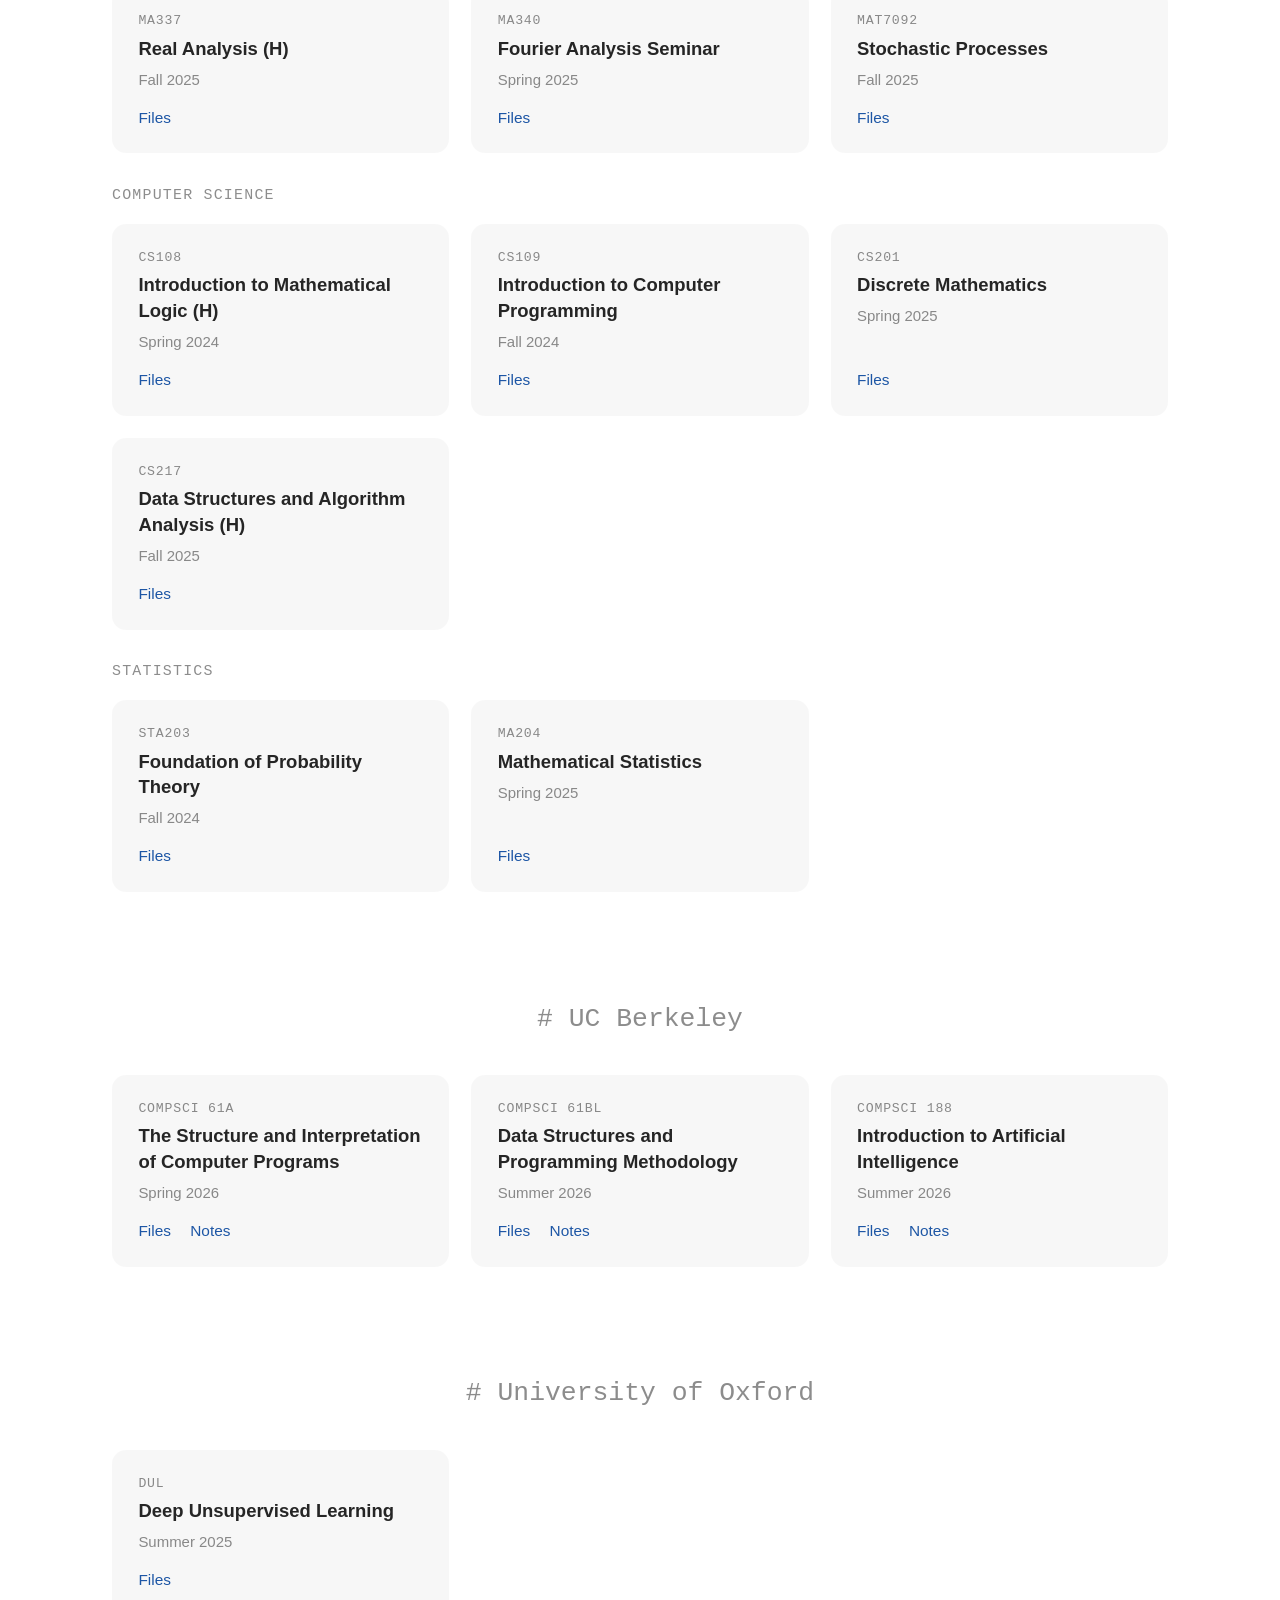
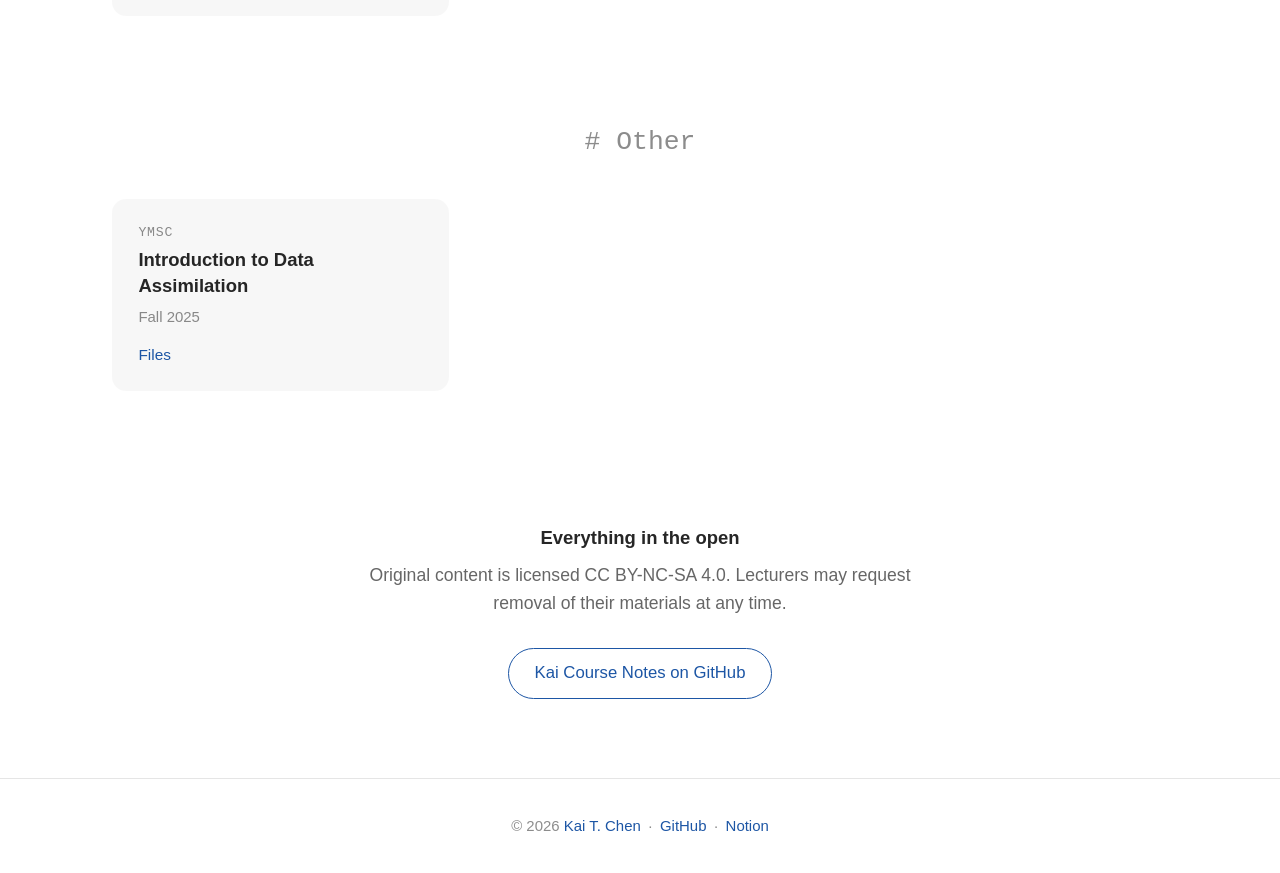
==== commit 9ab581c9: "Precise style alignment with sibling sites (SVG logo tile with shadow, hero metrics, type scale) + f" ====
--- a/index.html
+++ b/index.html
@@ -16,7 +16,7 @@
 	<meta property="og:locale"      content="en_US"/>
 	<meta property="twitter:card"   content="summary"/>
 
-	<link rel="icon" href="data:image/svg+xml,<svg xmlns=%22http://www.w3.org/2000/svg%22 viewBox=%220 0 100 100%22><text y=%22.9em%22 font-size=%2290%22>📚</text></svg>"/>
+	<link rel="icon" href="img/logo.svg" type="image/svg+xml"/>
 	<link rel="stylesheet" href="css/main.css"/>
 </head>
 
@@ -34,7 +34,7 @@
 
 <main>
 	<section id="top">
-		<p class="logo" aria-hidden="true">📚</p>
+		<img src="img/logo.svg" width="112" height="112" class="logo" alt="Kai Course Notes logo"/>
 
 		<h1>Kai Course Notes</h1>
 		<p class="tagline">Courses I took, notes I wrote, work I did — collected in one place.</p>
@@ -48,15 +48,15 @@
 	<section id="how">
 		<div>
 			<section>
-				<h3>📁 Files</h3>
+				<h2>📁 Files</h2>
 				<p>Handwritten &amp; LaTeX notes (with sources), homework write-ups, lab reports, and projects live in the <a href="https://github.com/kaiiiichen/Kai-Course-Notes" rel="external">GitHub repository</a> — one folder per course.</p>
 			</section>
 			<section>
-				<h3>📝 Web notes</h3>
+				<h2>📝 Web notes</h2>
 				<p>Short conceptual write-ups, best read in the browser, live on the <a href="https://kai-course-notes.notion.site/main" rel="external">Notion branch</a>.</p>
 			</section>
 			<section>
-				<h3>⚖️ What's not here</h3>
+				<h2>⚖️ What's not here</h2>
 				<p>No published textbooks, no homework or exam solutions, and no institution-owned materials where policy forbids it — read the <a href="conduct.html">full conduct &amp; policy page</a>.</p>
 			</section>
 		</div>
--- a/css/main.css
+++ b/css/main.css
@@ -51,6 +51,11 @@
 	margin-block-end: 2rem;
 }
 
+h3 {
+	font-size: 1.05rem;
+	font-weight: 600;
+}
+
 main > section {
 	padding: 3rem 1.25rem;
 }
@@ -80,14 +85,14 @@
 
 #top {
 	text-align: center;
-	padding-block-start: 3rem;
+	padding-block-start: 3.5rem;
 	padding-block-end: 1rem;
 }
 
 .logo {
-	font-size: 4rem;
-	line-height: 1;
-	margin-block-end: 0.75rem;
+	border-radius: 24px;
+	box-shadow: 0 8px 32px light-dark(hsla(0, 10%, 20%, .18), hsla(0, 0%, 0%, .55));
+	margin-block-end: 1.5rem;
 }
 
 #top h1 {
@@ -148,9 +153,10 @@
 	border-radius: 14px;
 }
 
-#how h3 {
+#how h2 {
 	font-size: 1.05rem;
 	font-weight: 600;
+	text-align: start;
 	margin-block-end: 0.4rem;
 }
 
@@ -208,8 +214,6 @@
 }
 
 .card h3 {
-	font-size: 1rem;
-	font-weight: 600;
 	line-height: 1.4;
 	margin-block: 0.25rem 0.35rem;
 }
@@ -290,7 +294,7 @@
 /* == prose (conduct page) ============================================== */
 
 .prose {
-	max-width: 40rem;
+	max-width: 36rem;
 	margin-inline: auto;
 	padding: 0 1.25rem 3rem;
 }
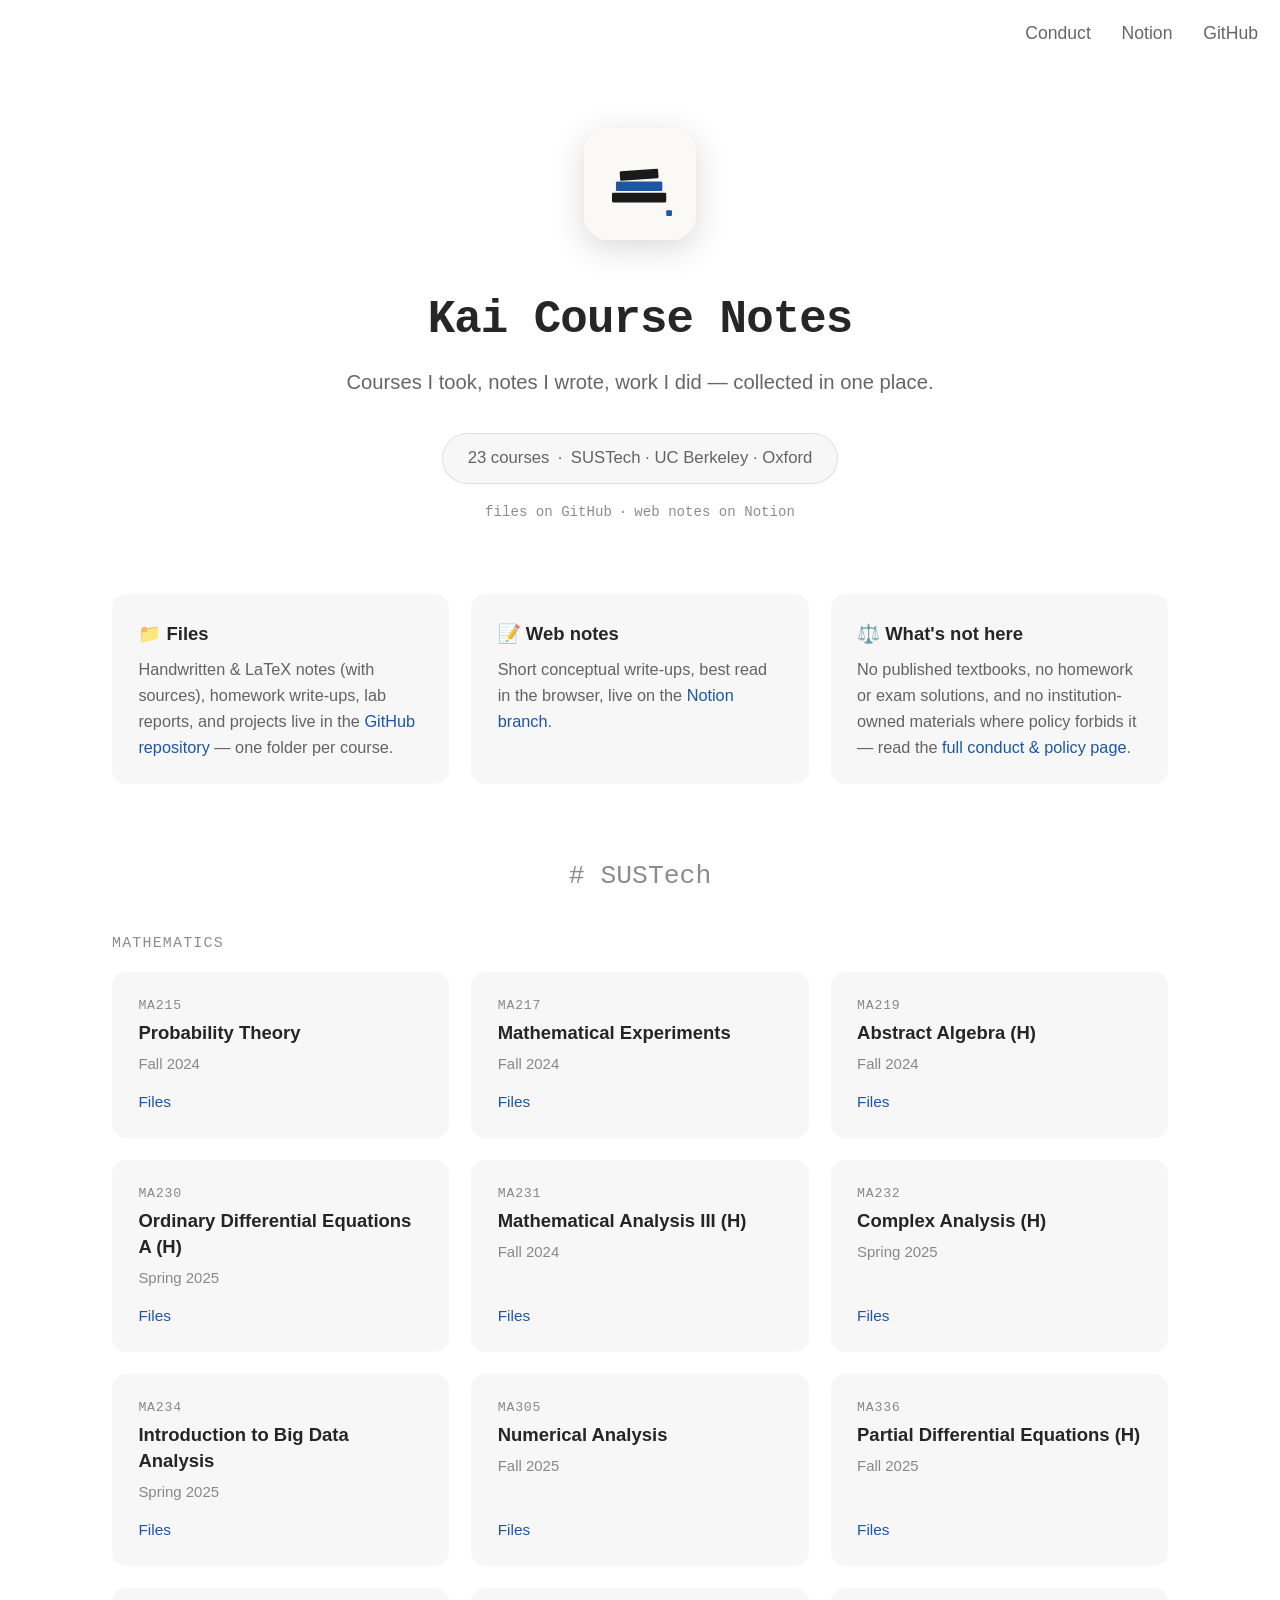
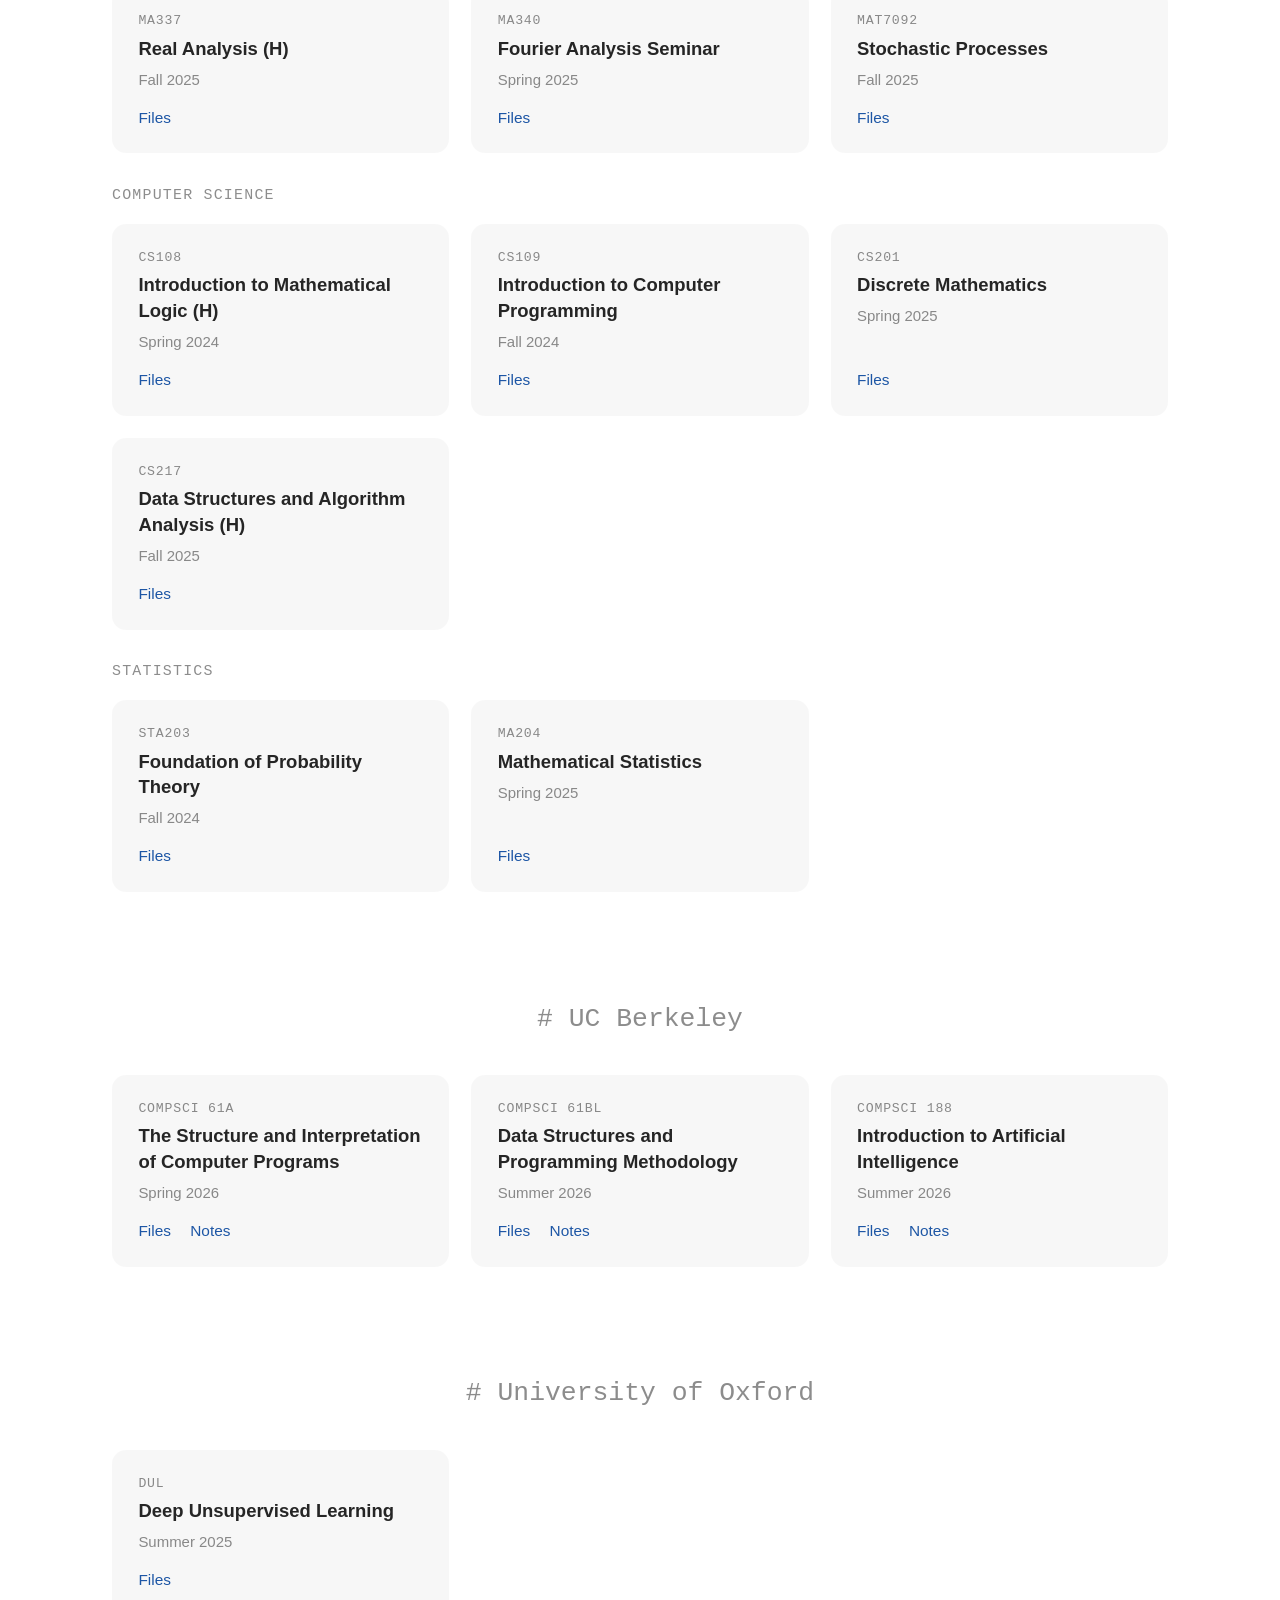
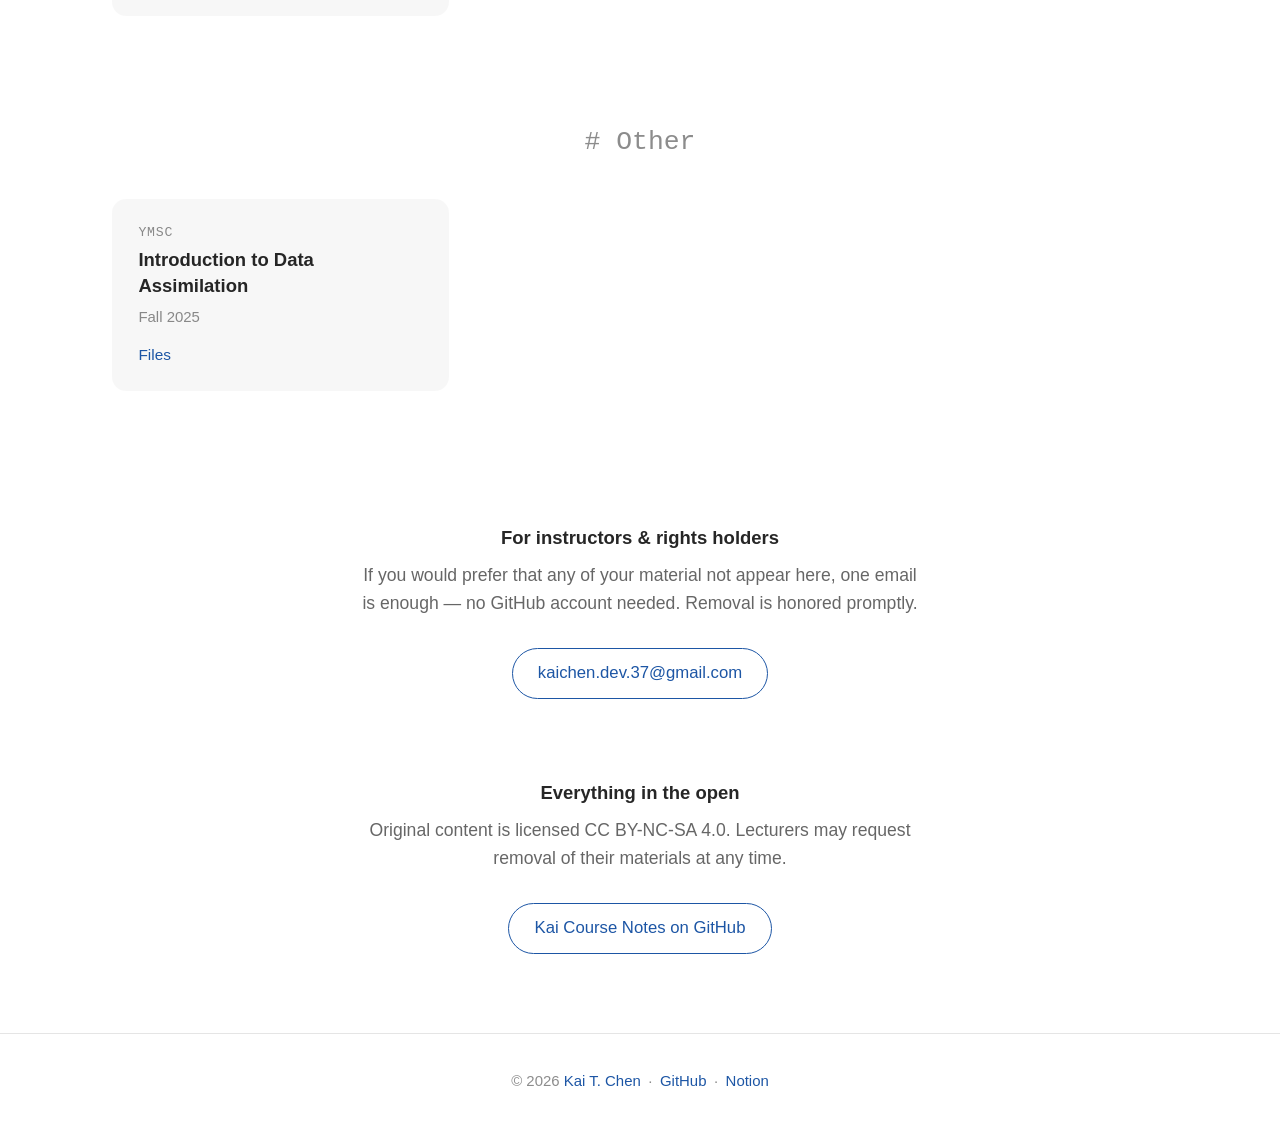
==== commit 0a105221: "Contact section for instructors (mailto button, matching Everything-in-the-open format) Co-Authored-" ====
--- a/index.html
+++ b/index.html
@@ -234,6 +234,12 @@
 		</div>
 	</section>
 
+	<section id="contact">
+		<h3>For instructors &amp; rights holders</h3>
+		<p>If you would prefer that any of your material not appear here, one email is enough — no GitHub account needed. Removal is honored promptly.</p>
+		<a href="mailto:kaichen.dev.37@gmail.com" title="Email Kai" class="github">kaichen.dev.37@gmail.com</a>
+	</section>
+
 	<section id="develop">
 		<h3>Everything in the open</h3>
 		<p>Original content is licensed CC BY-NC-SA 4.0. Lecturers may request removal of their materials at any time.</p>
--- a/css/main.css
+++ b/css/main.css
@@ -243,7 +243,38 @@
 }
 
 
-/* == develop =========================================================== */
+/* == contact + develop ================================================= */
+
+#contact {
+	text-align: center;
+	padding-block: 4.5rem 0;
+}
+
+#contact h3 {
+	font-size: 1.05rem;
+	font-weight: 600;
+}
+
+#contact p {
+	color: var(--secondary-text);
+	max-width: 32rem;
+	margin: 0.5rem auto 0;
+}
+
+#contact .github {
+	display: inline-block;
+	margin-block-start: 1.75rem;
+	padding: 0.65em 1.5em;
+	border: 1px solid var(--accent);
+	border-radius: 2em;
+	font-size: 0.95rem;
+	font-weight: 500;
+}
+#contact .github:hover {
+	background: var(--accent);
+	color: var(--background);
+	text-decoration: none;
+}
 
 #develop {
 	text-align: center;
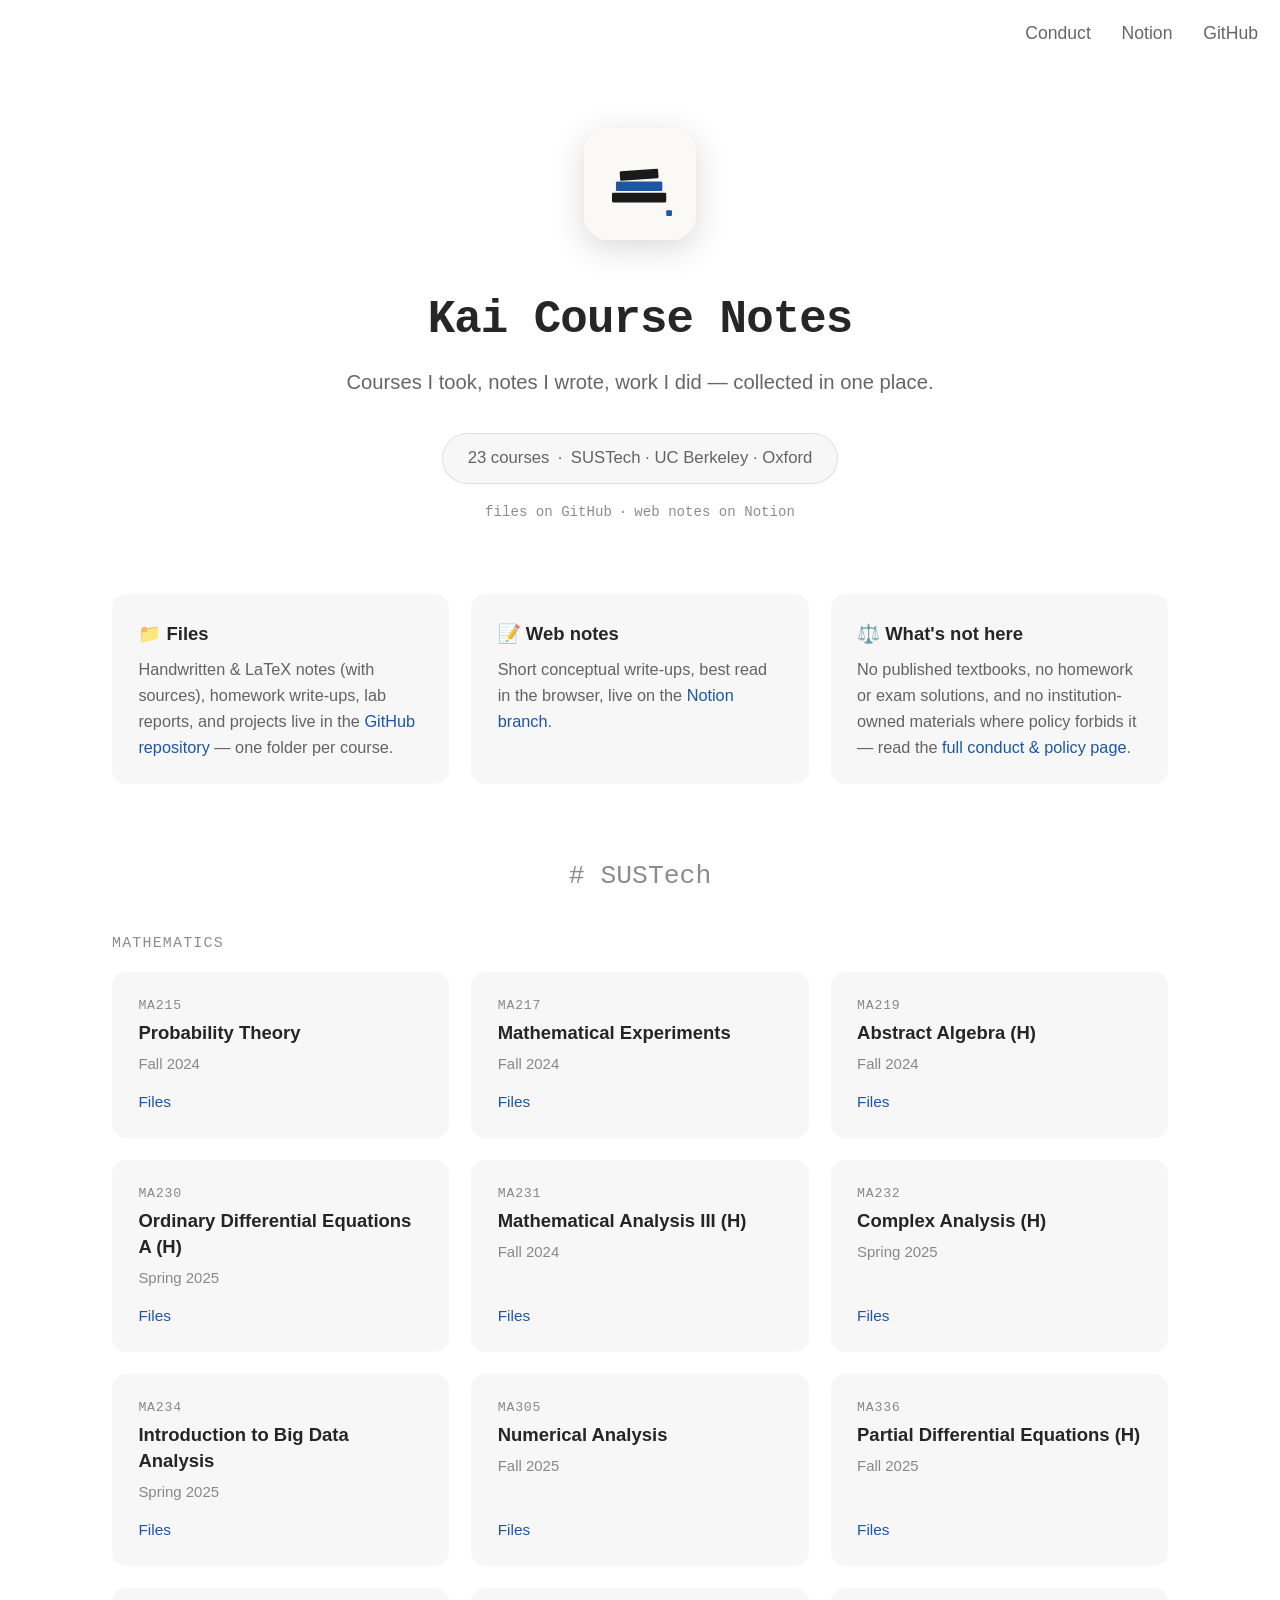
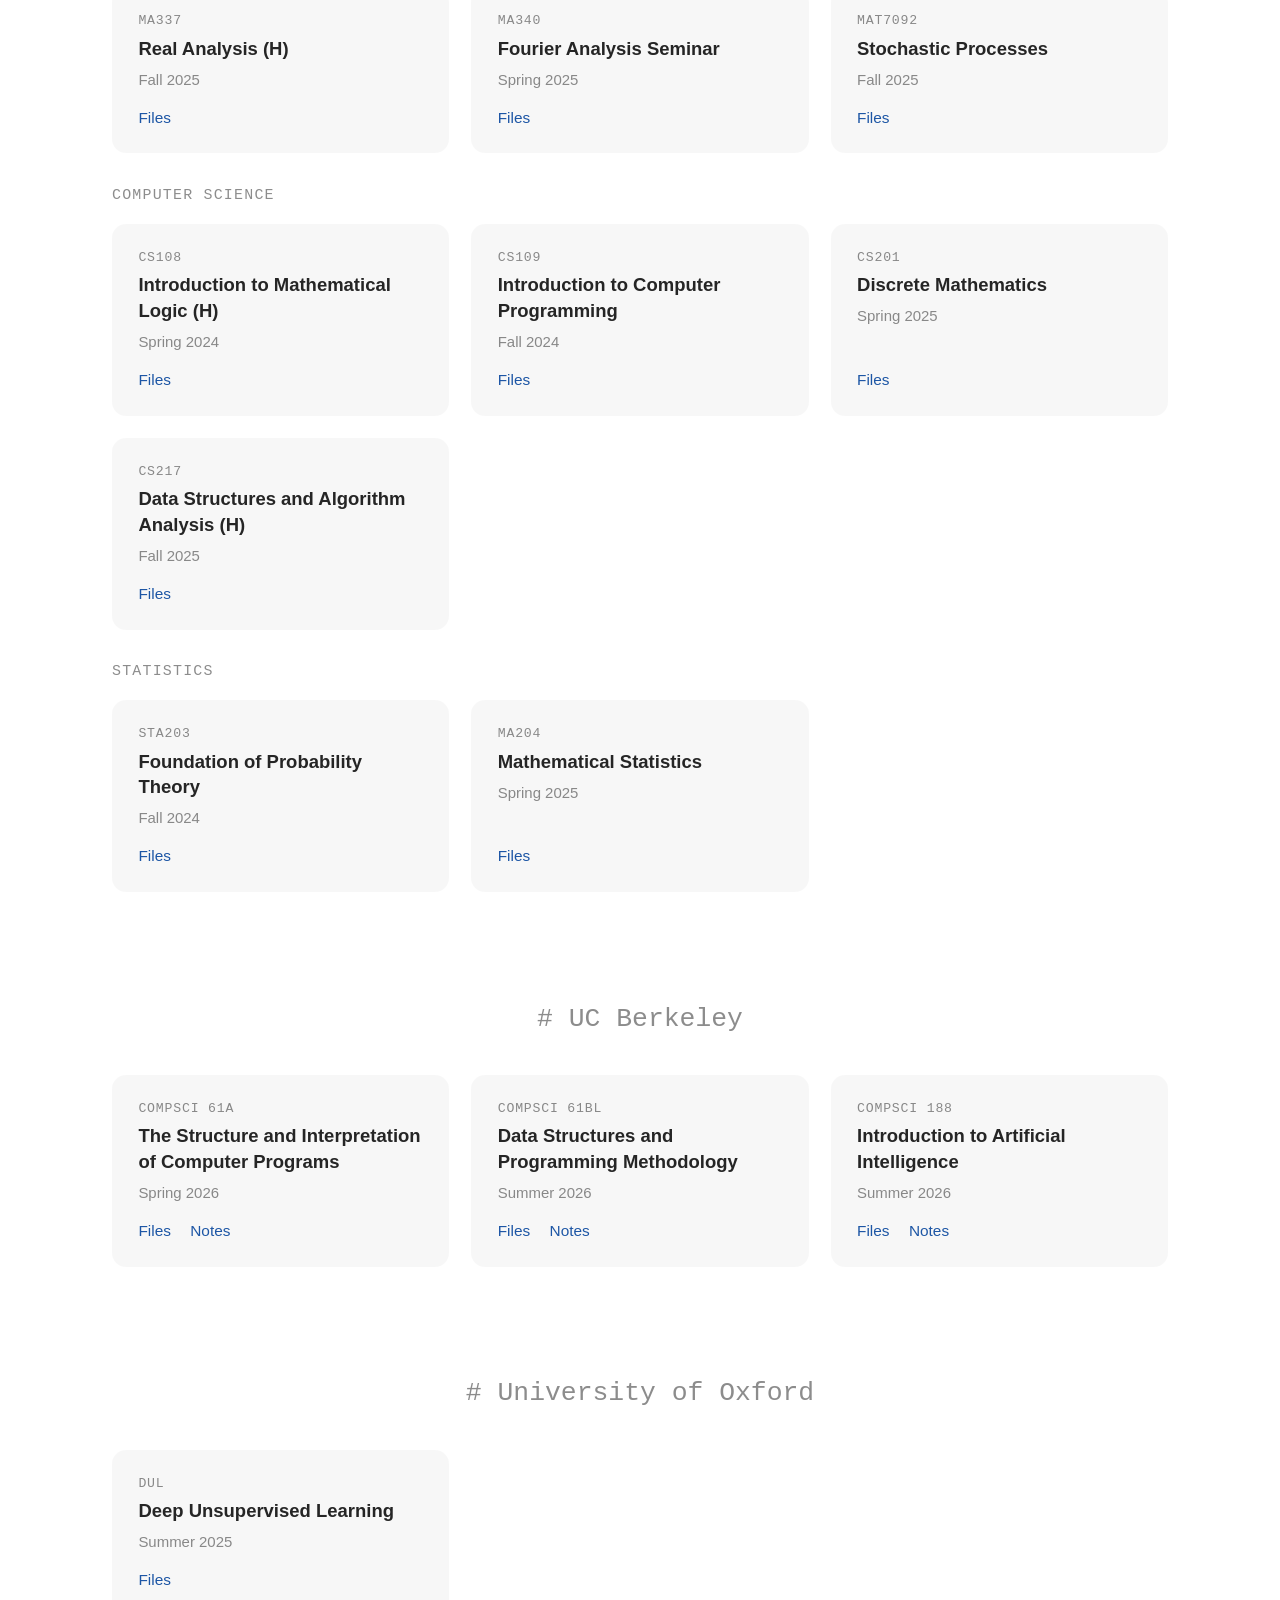
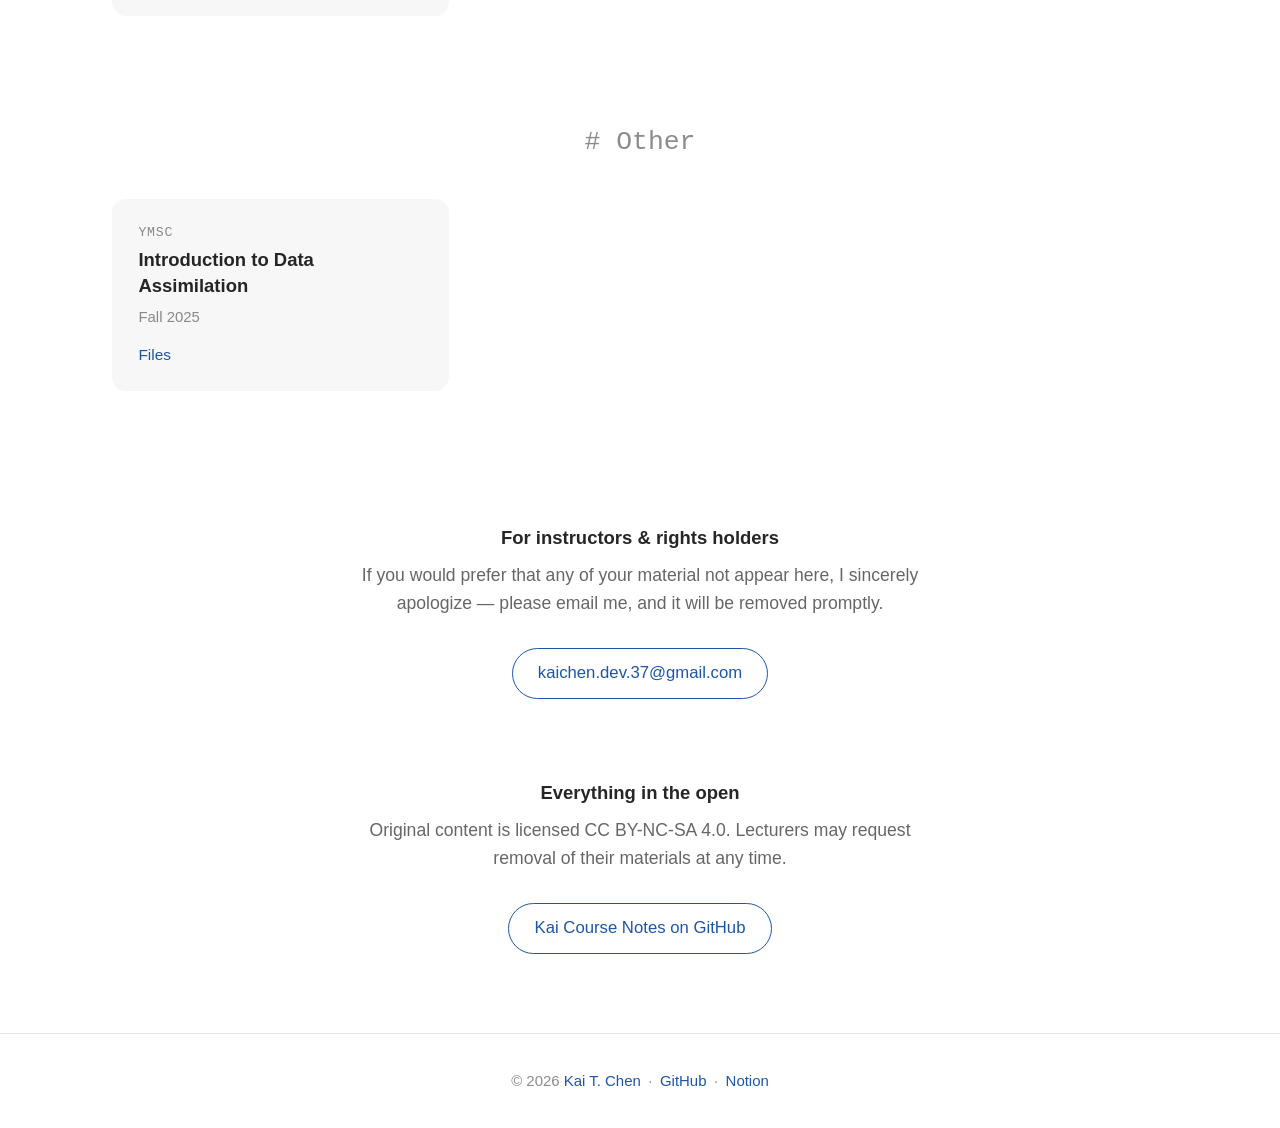
==== commit 9d959b2e: "Contact copy: apologize first, drop awkward line; add contact block to Conduct page Co-Authored-By: " ====
--- a/index.html
+++ b/index.html
@@ -236,7 +236,7 @@
 
 	<section id="contact">
 		<h3>For instructors &amp; rights holders</h3>
-		<p>If you would prefer that any of your material not appear here, one email is enough — no GitHub account needed. Removal is honored promptly.</p>
+		<p>If you would prefer that any of your material not appear here, I sincerely apologize — please email me, and it will be removed promptly.</p>
 		<a href="mailto:kaichen.dev.37@gmail.com" title="Email Kai" class="github">kaichen.dev.37@gmail.com</a>
 	</section>
 
--- a/css/main.css
+++ b/css/main.css
@@ -248,6 +248,10 @@
 #contact {
 	text-align: center;
 	padding-block: 4.5rem 0;
+}
+
+.prose + #contact {
+	padding-block-end: 4.5rem;
 }
 
 #contact h3 {
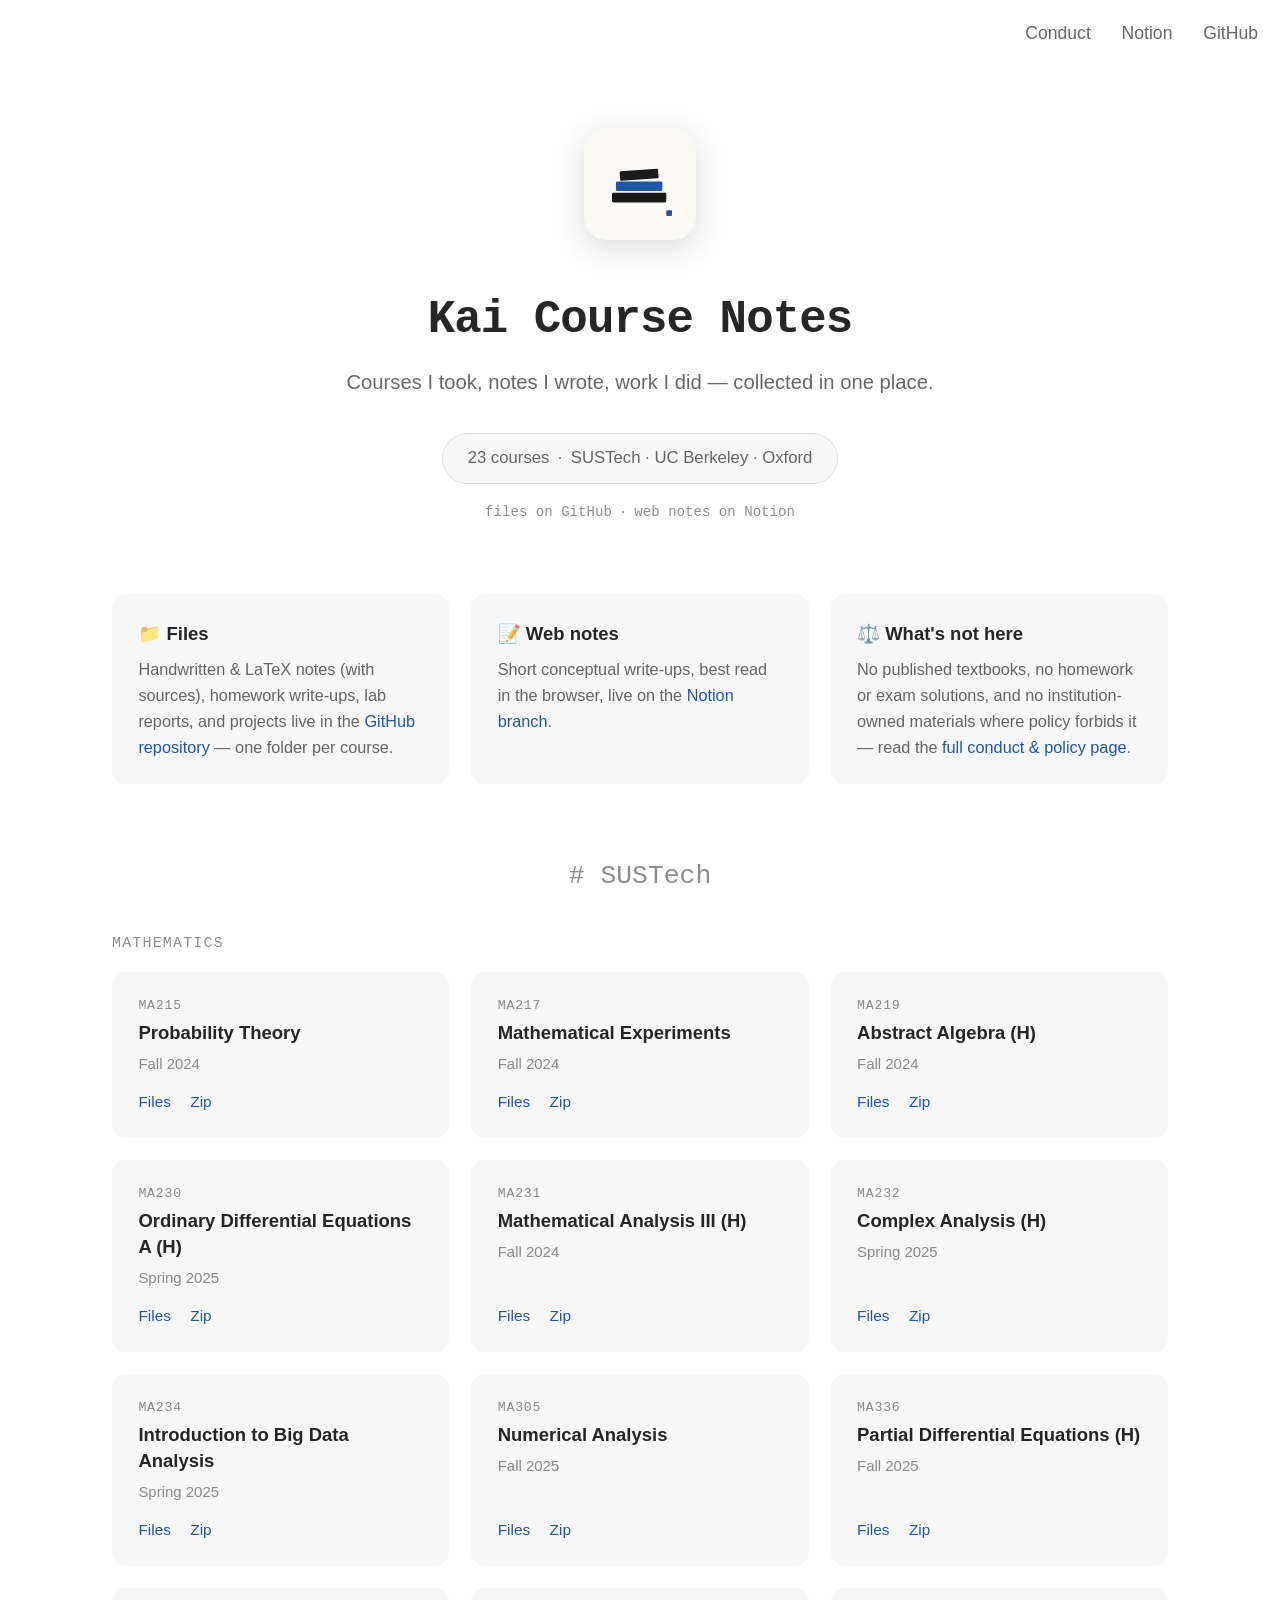
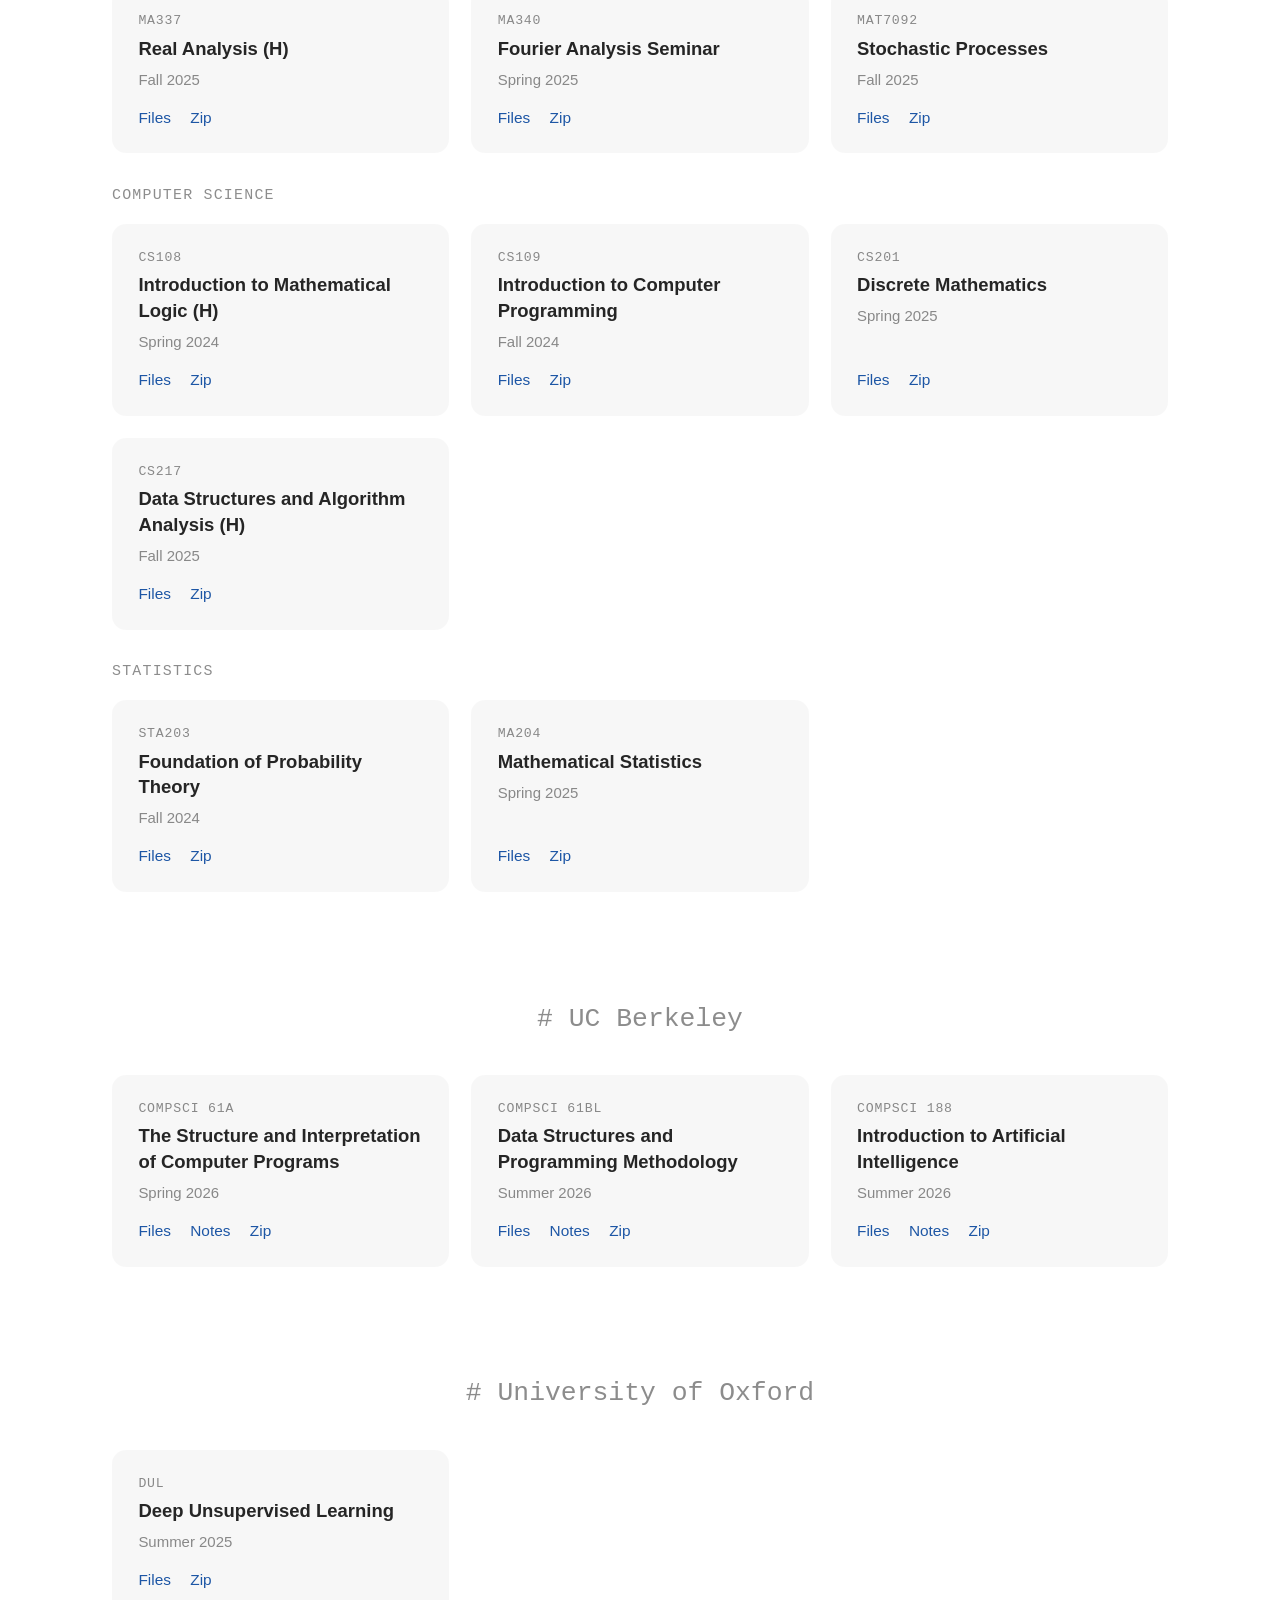
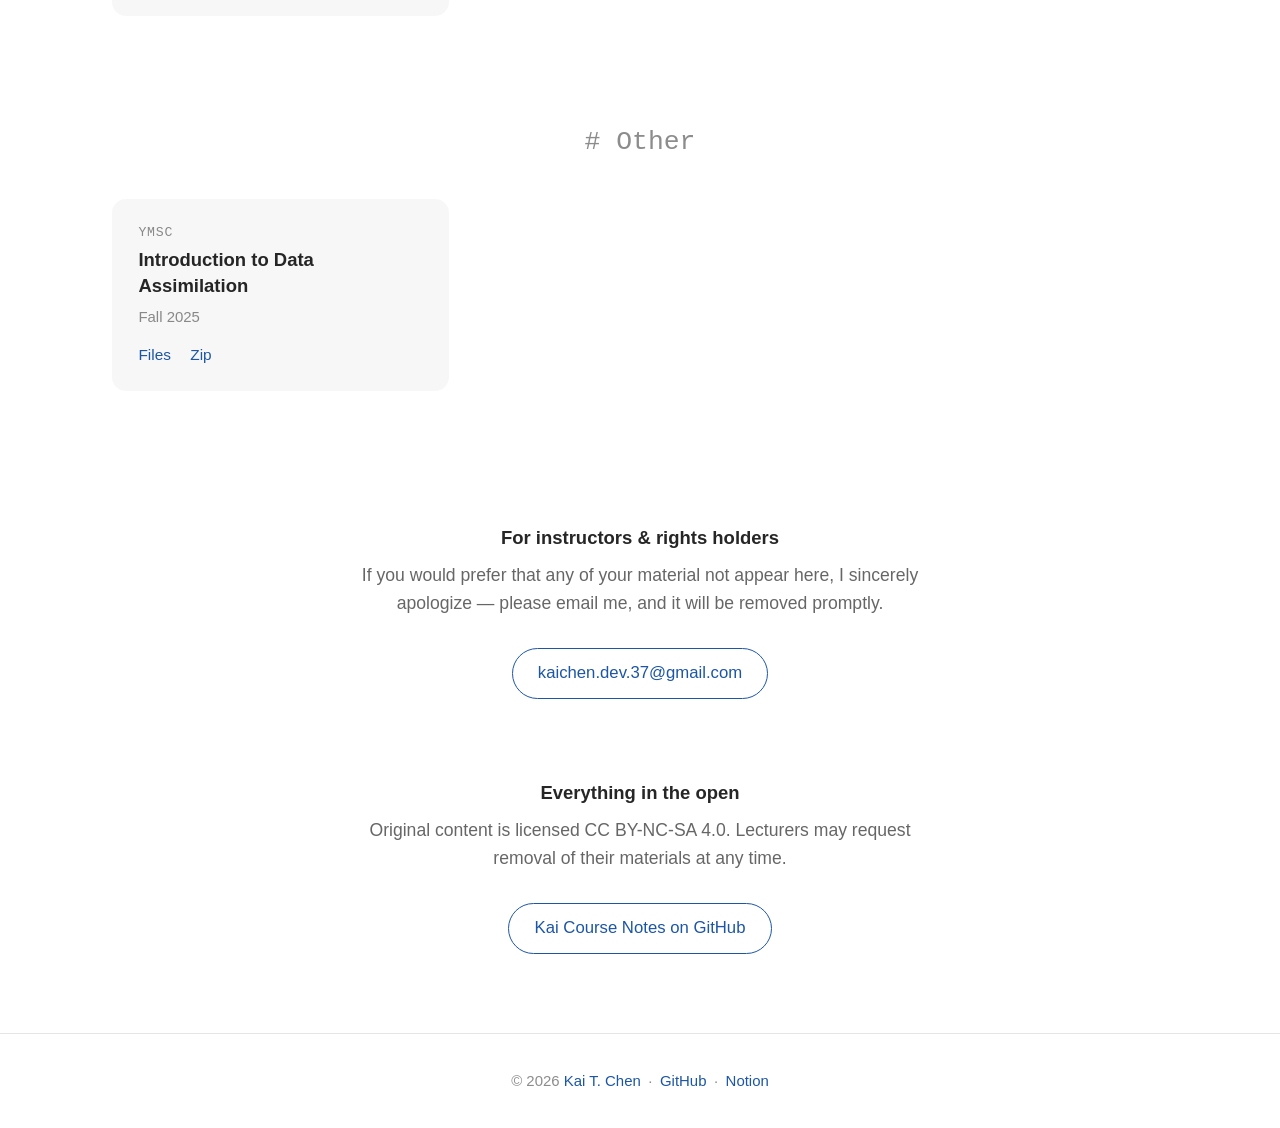
==== commit 5fc9849f: "Course cards: direct Zip download links from the downloads release Co-Authored-By: Claude Fable 5 <n" ====
--- a/index.html
+++ b/index.html
@@ -71,73 +71,73 @@
 				<p class="code">MA215</p>
 				<h3><a href="https://github.com/kaiiiichen/Kai-Course-Notes/tree/main/SUSTech/MA215%20Probability%20Theory" rel="external">Probability Theory</a></h3>
 				<p class="term">Fall 2024</p>
-				<p class="links"><a href="https://github.com/kaiiiichen/Kai-Course-Notes/tree/main/SUSTech/MA215%20Probability%20Theory" rel="external">Files</a></p>
+				<p class="links"><a href="https://github.com/kaiiiichen/Kai-Course-Notes/tree/main/SUSTech/MA215%20Probability%20Theory" rel="external">Files</a><a href="https://github.com/kaiiiichen/Kai-Course-Notes/releases/download/downloads/SUSTech-MA215-Probability-Theory.zip" rel="external">Zip</a></p>
 			</article>
 			<article class="card">
 				<p class="code">MA217</p>
 				<h3><a href="https://github.com/kaiiiichen/Kai-Course-Notes/tree/main/SUSTech/MA217%20Mathematical%20Experiments" rel="external">Mathematical Experiments</a></h3>
 				<p class="term">Fall 2024</p>
-				<p class="links"><a href="https://github.com/kaiiiichen/Kai-Course-Notes/tree/main/SUSTech/MA217%20Mathematical%20Experiments" rel="external">Files</a></p>
+				<p class="links"><a href="https://github.com/kaiiiichen/Kai-Course-Notes/tree/main/SUSTech/MA217%20Mathematical%20Experiments" rel="external">Files</a><a href="https://github.com/kaiiiichen/Kai-Course-Notes/releases/download/downloads/SUSTech-MA217-Mathematical-Experiments.zip" rel="external">Zip</a></p>
 			</article>
 			<article class="card">
 				<p class="code">MA219</p>
 				<h3><a href="https://github.com/kaiiiichen/Kai-Course-Notes/tree/main/SUSTech/MA219%20Abstract%20Algebra%20%28H%29" rel="external">Abstract Algebra (H)</a></h3>
 				<p class="term">Fall 2024</p>
-				<p class="links"><a href="https://github.com/kaiiiichen/Kai-Course-Notes/tree/main/SUSTech/MA219%20Abstract%20Algebra%20%28H%29" rel="external">Files</a></p>
+				<p class="links"><a href="https://github.com/kaiiiichen/Kai-Course-Notes/tree/main/SUSTech/MA219%20Abstract%20Algebra%20%28H%29" rel="external">Files</a><a href="https://github.com/kaiiiichen/Kai-Course-Notes/releases/download/downloads/SUSTech-MA219-Abstract-Algebra-H.zip" rel="external">Zip</a></p>
 			</article>
 			<article class="card">
 				<p class="code">MA230</p>
 				<h3><a href="https://github.com/kaiiiichen/Kai-Course-Notes/tree/main/SUSTech/MA230%20Ordinary%20Differential%20Equations%20A%20%28H%29" rel="external">Ordinary Differential Equations A (H)</a></h3>
 				<p class="term">Spring 2025</p>
-				<p class="links"><a href="https://github.com/kaiiiichen/Kai-Course-Notes/tree/main/SUSTech/MA230%20Ordinary%20Differential%20Equations%20A%20%28H%29" rel="external">Files</a></p>
+				<p class="links"><a href="https://github.com/kaiiiichen/Kai-Course-Notes/tree/main/SUSTech/MA230%20Ordinary%20Differential%20Equations%20A%20%28H%29" rel="external">Files</a><a href="https://github.com/kaiiiichen/Kai-Course-Notes/releases/download/downloads/SUSTech-MA230-Ordinary-Differential-Equations-A-H.zip" rel="external">Zip</a></p>
 			</article>
 			<article class="card">
 				<p class="code">MA231</p>
 				<h3><a href="https://github.com/kaiiiichen/Kai-Course-Notes/tree/main/SUSTech/MA231%20Mathematical%20Analysis%20III%20%28H%29" rel="external">Mathematical Analysis III (H)</a></h3>
 				<p class="term">Fall 2024</p>
-				<p class="links"><a href="https://github.com/kaiiiichen/Kai-Course-Notes/tree/main/SUSTech/MA231%20Mathematical%20Analysis%20III%20%28H%29" rel="external">Files</a></p>
+				<p class="links"><a href="https://github.com/kaiiiichen/Kai-Course-Notes/tree/main/SUSTech/MA231%20Mathematical%20Analysis%20III%20%28H%29" rel="external">Files</a><a href="https://github.com/kaiiiichen/Kai-Course-Notes/releases/download/downloads/SUSTech-MA231-Mathematical-Analysis-III-H.zip" rel="external">Zip</a></p>
 			</article>
 			<article class="card">
 				<p class="code">MA232</p>
 				<h3><a href="https://github.com/kaiiiichen/Kai-Course-Notes/tree/main/SUSTech/MA232%20Complex%20Analysis%20%28H%29" rel="external">Complex Analysis (H)</a></h3>
 				<p class="term">Spring 2025</p>
-				<p class="links"><a href="https://github.com/kaiiiichen/Kai-Course-Notes/tree/main/SUSTech/MA232%20Complex%20Analysis%20%28H%29" rel="external">Files</a></p>
+				<p class="links"><a href="https://github.com/kaiiiichen/Kai-Course-Notes/tree/main/SUSTech/MA232%20Complex%20Analysis%20%28H%29" rel="external">Files</a><a href="https://github.com/kaiiiichen/Kai-Course-Notes/releases/download/downloads/SUSTech-MA232-Complex-Analysis-H.zip" rel="external">Zip</a></p>
 			</article>
 			<article class="card">
 				<p class="code">MA234</p>
 				<h3><a href="https://github.com/kaiiiichen/Kai-Course-Notes/tree/main/SUSTech/MA234%20Introduction%20to%20Big%20Data%20Analysis" rel="external">Introduction to Big Data Analysis</a></h3>
 				<p class="term">Spring 2025</p>
-				<p class="links"><a href="https://github.com/kaiiiichen/Kai-Course-Notes/tree/main/SUSTech/MA234%20Introduction%20to%20Big%20Data%20Analysis" rel="external">Files</a></p>
+				<p class="links"><a href="https://github.com/kaiiiichen/Kai-Course-Notes/tree/main/SUSTech/MA234%20Introduction%20to%20Big%20Data%20Analysis" rel="external">Files</a><a href="https://github.com/kaiiiichen/Kai-Course-Notes/releases/download/downloads/SUSTech-MA234-Introduction-to-Big-Data-Analysis.zip" rel="external">Zip</a></p>
 			</article>
 			<article class="card">
 				<p class="code">MA305</p>
 				<h3><a href="https://github.com/kaiiiichen/Kai-Course-Notes/tree/main/SUSTech/MA305%20Numerical%20Analysis" rel="external">Numerical Analysis</a></h3>
 				<p class="term">Fall 2025</p>
-				<p class="links"><a href="https://github.com/kaiiiichen/Kai-Course-Notes/tree/main/SUSTech/MA305%20Numerical%20Analysis" rel="external">Files</a></p>
+				<p class="links"><a href="https://github.com/kaiiiichen/Kai-Course-Notes/tree/main/SUSTech/MA305%20Numerical%20Analysis" rel="external">Files</a><a href="https://github.com/kaiiiichen/Kai-Course-Notes/releases/download/downloads/SUSTech-MA305-Numerical-Analysis.zip" rel="external">Zip</a></p>
 			</article>
 			<article class="card">
 				<p class="code">MA336</p>
 				<h3><a href="https://github.com/kaiiiichen/Kai-Course-Notes/tree/main/SUSTech/MA336%20Partial%20Differential%20Equations%20%28H%29" rel="external">Partial Differential Equations (H)</a></h3>
 				<p class="term">Fall 2025</p>
-				<p class="links"><a href="https://github.com/kaiiiichen/Kai-Course-Notes/tree/main/SUSTech/MA336%20Partial%20Differential%20Equations%20%28H%29" rel="external">Files</a></p>
+				<p class="links"><a href="https://github.com/kaiiiichen/Kai-Course-Notes/tree/main/SUSTech/MA336%20Partial%20Differential%20Equations%20%28H%29" rel="external">Files</a><a href="https://github.com/kaiiiichen/Kai-Course-Notes/releases/download/downloads/SUSTech-MA336-Partial-Differential-Equations-H.zip" rel="external">Zip</a></p>
 			</article>
 			<article class="card">
 				<p class="code">MA337</p>
 				<h3><a href="https://github.com/kaiiiichen/Kai-Course-Notes/tree/main/SUSTech/MA337%20Real%20Analysis%20%28H%29" rel="external">Real Analysis (H)</a></h3>
 				<p class="term">Fall 2025</p>
-				<p class="links"><a href="https://github.com/kaiiiichen/Kai-Course-Notes/tree/main/SUSTech/MA337%20Real%20Analysis%20%28H%29" rel="external">Files</a></p>
+				<p class="links"><a href="https://github.com/kaiiiichen/Kai-Course-Notes/tree/main/SUSTech/MA337%20Real%20Analysis%20%28H%29" rel="external">Files</a><a href="https://github.com/kaiiiichen/Kai-Course-Notes/releases/download/downloads/SUSTech-MA337-Real-Analysis-H.zip" rel="external">Zip</a></p>
 			</article>
 			<article class="card">
 				<p class="code">MA340</p>
 				<h3><a href="https://github.com/kaiiiichen/Kai-Course-Notes/tree/main/SUSTech/MA340%20Fourier%20Analysis%20Seminar" rel="external">Fourier Analysis Seminar</a></h3>
 				<p class="term">Spring 2025</p>
-				<p class="links"><a href="https://github.com/kaiiiichen/Kai-Course-Notes/tree/main/SUSTech/MA340%20Fourier%20Analysis%20Seminar" rel="external">Files</a></p>
+				<p class="links"><a href="https://github.com/kaiiiichen/Kai-Course-Notes/tree/main/SUSTech/MA340%20Fourier%20Analysis%20Seminar" rel="external">Files</a><a href="https://github.com/kaiiiichen/Kai-Course-Notes/releases/download/downloads/SUSTech-MA340-Fourier-Analysis-Seminar.zip" rel="external">Zip</a></p>
 			</article>
 			<article class="card">
 				<p class="code">MAT7092</p>
 				<h3><a href="https://github.com/kaiiiichen/Kai-Course-Notes/tree/main/SUSTech/MAT7092%20Stochastic%20Processes" rel="external">Stochastic Processes</a></h3>
 				<p class="term">Fall 2025</p>
-				<p class="links"><a href="https://github.com/kaiiiichen/Kai-Course-Notes/tree/main/SUSTech/MAT7092%20Stochastic%20Processes" rel="external">Files</a></p>
+				<p class="links"><a href="https://github.com/kaiiiichen/Kai-Course-Notes/tree/main/SUSTech/MAT7092%20Stochastic%20Processes" rel="external">Files</a><a href="https://github.com/kaiiiichen/Kai-Course-Notes/releases/download/downloads/SUSTech-MAT7092-Stochastic-Processes.zip" rel="external">Zip</a></p>
 			</article>
 		</div>
 
@@ -147,25 +147,25 @@
 				<p class="code">CS108</p>
 				<h3><a href="https://github.com/kaiiiichen/Kai-Course-Notes/tree/main/SUSTech/CS108%20Introduction%20to%20Mathematical%20Logic%20%28H%29" rel="external">Introduction to Mathematical Logic (H)</a></h3>
 				<p class="term">Spring 2024</p>
-				<p class="links"><a href="https://github.com/kaiiiichen/Kai-Course-Notes/tree/main/SUSTech/CS108%20Introduction%20to%20Mathematical%20Logic%20%28H%29" rel="external">Files</a></p>
+				<p class="links"><a href="https://github.com/kaiiiichen/Kai-Course-Notes/tree/main/SUSTech/CS108%20Introduction%20to%20Mathematical%20Logic%20%28H%29" rel="external">Files</a><a href="https://github.com/kaiiiichen/Kai-Course-Notes/releases/download/downloads/SUSTech-CS108-Introduction-to-Mathematical-Logic-H.zip" rel="external">Zip</a></p>
 			</article>
 			<article class="card">
 				<p class="code">CS109</p>
 				<h3><a href="https://github.com/kaiiiichen/Kai-Course-Notes/tree/main/SUSTech/CS109%20Introduction%20to%20Computer%20Programming" rel="external">Introduction to Computer Programming</a></h3>
 				<p class="term">Fall 2024</p>
-				<p class="links"><a href="https://github.com/kaiiiichen/Kai-Course-Notes/tree/main/SUSTech/CS109%20Introduction%20to%20Computer%20Programming" rel="external">Files</a></p>
+				<p class="links"><a href="https://github.com/kaiiiichen/Kai-Course-Notes/tree/main/SUSTech/CS109%20Introduction%20to%20Computer%20Programming" rel="external">Files</a><a href="https://github.com/kaiiiichen/Kai-Course-Notes/releases/download/downloads/SUSTech-CS109-Introduction-to-Computer-Programming.zip" rel="external">Zip</a></p>
 			</article>
 			<article class="card">
 				<p class="code">CS201</p>
 				<h3><a href="https://github.com/kaiiiichen/Kai-Course-Notes/tree/main/SUSTech/CS201%20Discrete%20Mathematics" rel="external">Discrete Mathematics</a></h3>
 				<p class="term">Spring 2025</p>
-				<p class="links"><a href="https://github.com/kaiiiichen/Kai-Course-Notes/tree/main/SUSTech/CS201%20Discrete%20Mathematics" rel="external">Files</a></p>
+				<p class="links"><a href="https://github.com/kaiiiichen/Kai-Course-Notes/tree/main/SUSTech/CS201%20Discrete%20Mathematics" rel="external">Files</a><a href="https://github.com/kaiiiichen/Kai-Course-Notes/releases/download/downloads/SUSTech-CS201-Discrete-Mathematics.zip" rel="external">Zip</a></p>
 			</article>
 			<article class="card">
 				<p class="code">CS217</p>
 				<h3><a href="https://github.com/kaiiiichen/Kai-Course-Notes/tree/main/SUSTech/CS217%20Data%20Structures%20and%20Algorithm%20Analysis%20%28H%29" rel="external">Data Structures and Algorithm Analysis (H)</a></h3>
 				<p class="term">Fall 2025</p>
-				<p class="links"><a href="https://github.com/kaiiiichen/Kai-Course-Notes/tree/main/SUSTech/CS217%20Data%20Structures%20and%20Algorithm%20Analysis%20%28H%29" rel="external">Files</a></p>
+				<p class="links"><a href="https://github.com/kaiiiichen/Kai-Course-Notes/tree/main/SUSTech/CS217%20Data%20Structures%20and%20Algorithm%20Analysis%20%28H%29" rel="external">Files</a><a href="https://github.com/kaiiiichen/Kai-Course-Notes/releases/download/downloads/SUSTech-CS217-Data-Structures-and-Algorithm-Analysis-H.zip" rel="external">Zip</a></p>
 			</article>
 		</div>
 
@@ -175,13 +175,13 @@
 				<p class="code">STA203</p>
 				<h3><a href="https://github.com/kaiiiichen/Kai-Course-Notes/tree/main/SUSTech/STA203%20Foundation%20of%20Probability%20Theory" rel="external">Foundation of Probability Theory</a></h3>
 				<p class="term">Fall 2024</p>
-				<p class="links"><a href="https://github.com/kaiiiichen/Kai-Course-Notes/tree/main/SUSTech/STA203%20Foundation%20of%20Probability%20Theory" rel="external">Files</a></p>
+				<p class="links"><a href="https://github.com/kaiiiichen/Kai-Course-Notes/tree/main/SUSTech/STA203%20Foundation%20of%20Probability%20Theory" rel="external">Files</a><a href="https://github.com/kaiiiichen/Kai-Course-Notes/releases/download/downloads/SUSTech-STA203-Foundation-of-Probability-Theory.zip" rel="external">Zip</a></p>
 			</article>
 			<article class="card">
 				<p class="code">MA204</p>
 				<h3><a href="https://github.com/kaiiiichen/Kai-Course-Notes/tree/main/SUSTech/MA204%20Mathematical%20Statistics" rel="external">Mathematical Statistics</a></h3>
 				<p class="term">Spring 2025</p>
-				<p class="links"><a href="https://github.com/kaiiiichen/Kai-Course-Notes/tree/main/SUSTech/MA204%20Mathematical%20Statistics" rel="external">Files</a></p>
+				<p class="links"><a href="https://github.com/kaiiiichen/Kai-Course-Notes/tree/main/SUSTech/MA204%20Mathematical%20Statistics" rel="external">Files</a><a href="https://github.com/kaiiiichen/Kai-Course-Notes/releases/download/downloads/SUSTech-MA204-Mathematical-Statistics.zip" rel="external">Zip</a></p>
 			</article>
 		</div>
 	</section>
@@ -193,19 +193,19 @@
 				<p class="code">COMPSCI 61A</p>
 				<h3><a href="https://github.com/kaiiiichen/Kai-Course-Notes/tree/main/UC%20Berkeley/COMPSCI%2061A%20The%20Structure%20and%20Interpretation%20of%20Computer%20Programs" rel="external">The Structure and Interpretation of Computer Programs</a></h3>
 				<p class="term">Spring 2026</p>
-				<p class="links"><a href="https://github.com/kaiiiichen/Kai-Course-Notes/tree/main/UC%20Berkeley/COMPSCI%2061A%20The%20Structure%20and%20Interpretation%20of%20Computer%20Programs" rel="external">Files</a><a href="https://kai-course-notes.notion.site/39ba3294e487812487accc12c4652e74" rel="external">Notes</a></p>
+				<p class="links"><a href="https://github.com/kaiiiichen/Kai-Course-Notes/tree/main/UC%20Berkeley/COMPSCI%2061A%20The%20Structure%20and%20Interpretation%20of%20Computer%20Programs" rel="external">Files</a><a href="https://kai-course-notes.notion.site/39ba3294e487812487accc12c4652e74" rel="external">Notes</a><a href="https://github.com/kaiiiichen/Kai-Course-Notes/releases/download/downloads/UC-Berkeley-COMPSCI-61A-The-Structure-and-Interpretation-of-Computer-Programs.zip" rel="external">Zip</a></p>
 			</article>
 			<article class="card">
 				<p class="code">COMPSCI 61BL</p>
 				<h3><a href="https://github.com/kaiiiichen/Kai-Course-Notes/tree/main/UC%20Berkeley/COMPSCI%2061BL%20Data%20Structures%20and%20Programming%20Methodology" rel="external">Data Structures and Programming Methodology</a></h3>
 				<p class="term">Summer 2026</p>
-				<p class="links"><a href="https://github.com/kaiiiichen/Kai-Course-Notes/tree/main/UC%20Berkeley/COMPSCI%2061BL%20Data%20Structures%20and%20Programming%20Methodology" rel="external">Files</a><a href="https://kai-course-notes.notion.site/39ba3294e48781feb9afc1a24da04148" rel="external">Notes</a></p>
+				<p class="links"><a href="https://github.com/kaiiiichen/Kai-Course-Notes/tree/main/UC%20Berkeley/COMPSCI%2061BL%20Data%20Structures%20and%20Programming%20Methodology" rel="external">Files</a><a href="https://kai-course-notes.notion.site/39ba3294e48781feb9afc1a24da04148" rel="external">Notes</a><a href="https://github.com/kaiiiichen/Kai-Course-Notes/releases/download/downloads/UC-Berkeley-COMPSCI-61BL-Data-Structures-and-Programming-Methodology.zip" rel="external">Zip</a></p>
 			</article>
 			<article class="card">
 				<p class="code">COMPSCI 188</p>
 				<h3><a href="https://github.com/kaiiiichen/Kai-Course-Notes/tree/main/UC%20Berkeley/COMPSCI%20188%20Introduction%20to%20Artificial%20Intelligence" rel="external">Introduction to Artificial Intelligence</a></h3>
 				<p class="term">Summer 2026</p>
-				<p class="links"><a href="https://github.com/kaiiiichen/Kai-Course-Notes/tree/main/UC%20Berkeley/COMPSCI%20188%20Introduction%20to%20Artificial%20Intelligence" rel="external">Files</a><a href="https://kai-course-notes.notion.site/39ba3294e4878136b840deb58af630a6" rel="external">Notes</a></p>
+				<p class="links"><a href="https://github.com/kaiiiichen/Kai-Course-Notes/tree/main/UC%20Berkeley/COMPSCI%20188%20Introduction%20to%20Artificial%20Intelligence" rel="external">Files</a><a href="https://kai-course-notes.notion.site/39ba3294e4878136b840deb58af630a6" rel="external">Notes</a><a href="https://github.com/kaiiiichen/Kai-Course-Notes/releases/download/downloads/UC-Berkeley-COMPSCI-188-Introduction-to-Artificial-Intelligence.zip" rel="external">Zip</a></p>
 			</article>
 		</div>
 	</section>
@@ -217,7 +217,7 @@
 				<p class="code">DUL</p>
 				<h3><a href="https://github.com/kaiiiichen/Kai-Course-Notes/tree/main/Oxford/Deep%20Unsupervised%20Learning" rel="external">Deep Unsupervised Learning</a></h3>
 				<p class="term">Summer 2025</p>
-				<p class="links"><a href="https://github.com/kaiiiichen/Kai-Course-Notes/tree/main/Oxford/Deep%20Unsupervised%20Learning" rel="external">Files</a></p>
+				<p class="links"><a href="https://github.com/kaiiiichen/Kai-Course-Notes/tree/main/Oxford/Deep%20Unsupervised%20Learning" rel="external">Files</a><a href="https://github.com/kaiiiichen/Kai-Course-Notes/releases/download/downloads/Oxford-Deep-Unsupervised-Learning.zip" rel="external">Zip</a></p>
 			</article>
 		</div>
 	</section>
@@ -229,7 +229,7 @@
 				<p class="code">YMSC</p>
 				<h3><a href="https://github.com/kaiiiichen/Kai-Course-Notes/tree/main/YMSC/Introduction%20to%20Data%20Assimilation" rel="external">Introduction to Data Assimilation</a></h3>
 				<p class="term">Fall 2025</p>
-				<p class="links"><a href="https://github.com/kaiiiichen/Kai-Course-Notes/tree/main/YMSC/Introduction%20to%20Data%20Assimilation" rel="external">Files</a></p>
+				<p class="links"><a href="https://github.com/kaiiiichen/Kai-Course-Notes/tree/main/YMSC/Introduction%20to%20Data%20Assimilation" rel="external">Files</a><a href="https://github.com/kaiiiichen/Kai-Course-Notes/releases/download/downloads/YMSC-Introduction-to-Data-Assimilation.zip" rel="external">Zip</a></p>
 			</article>
 		</div>
 	</section>
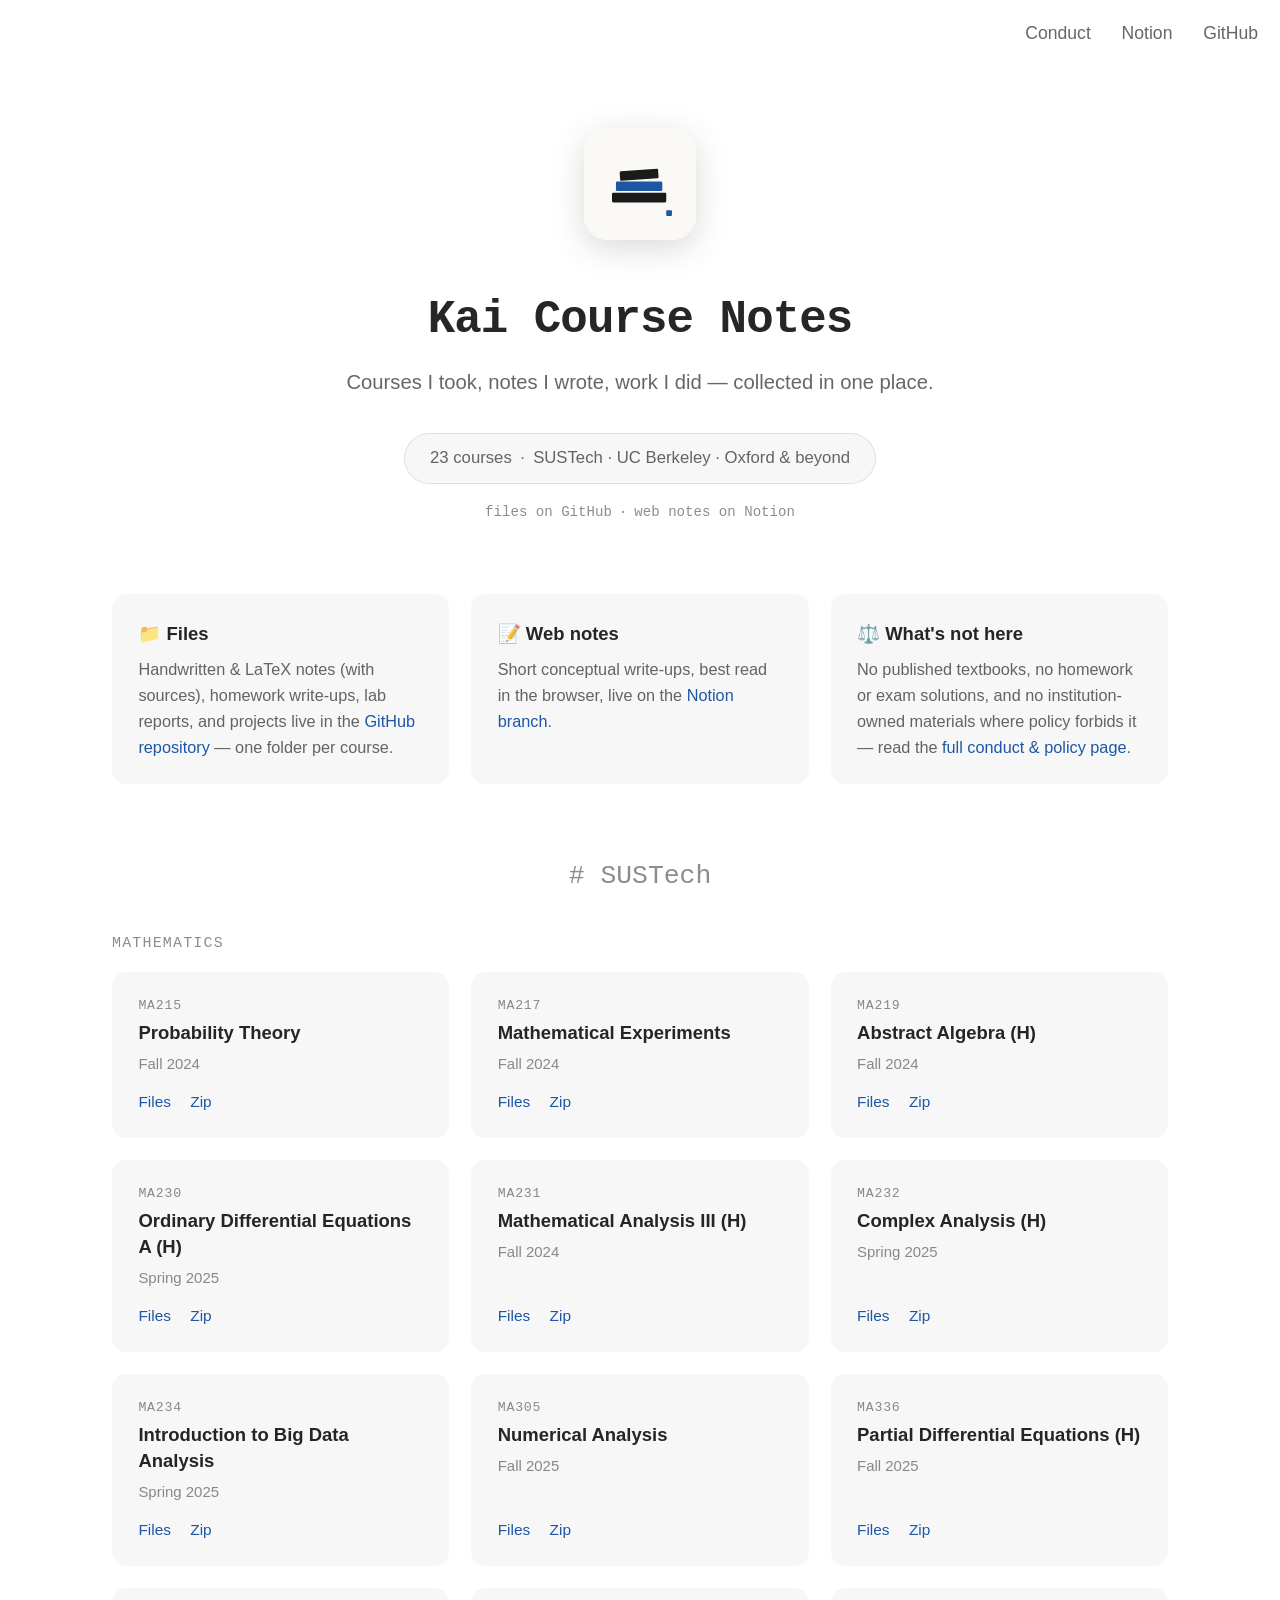
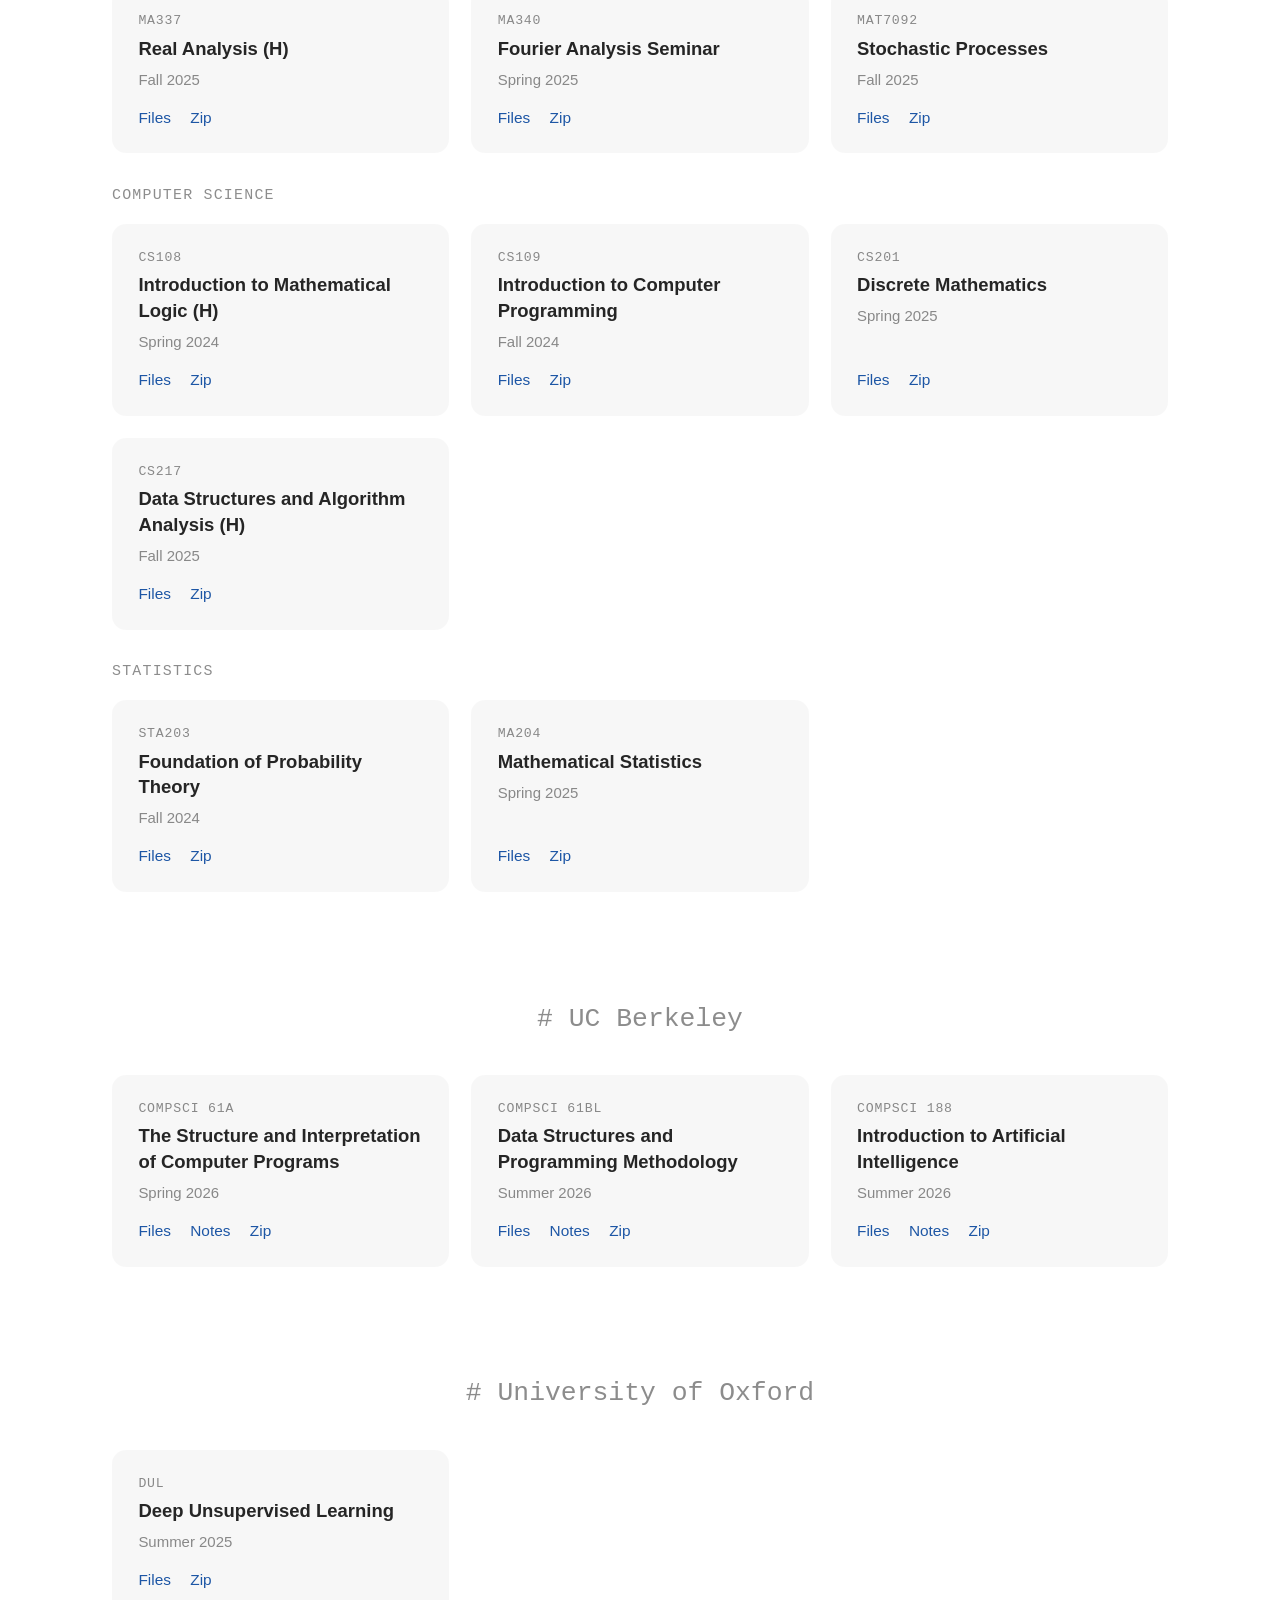
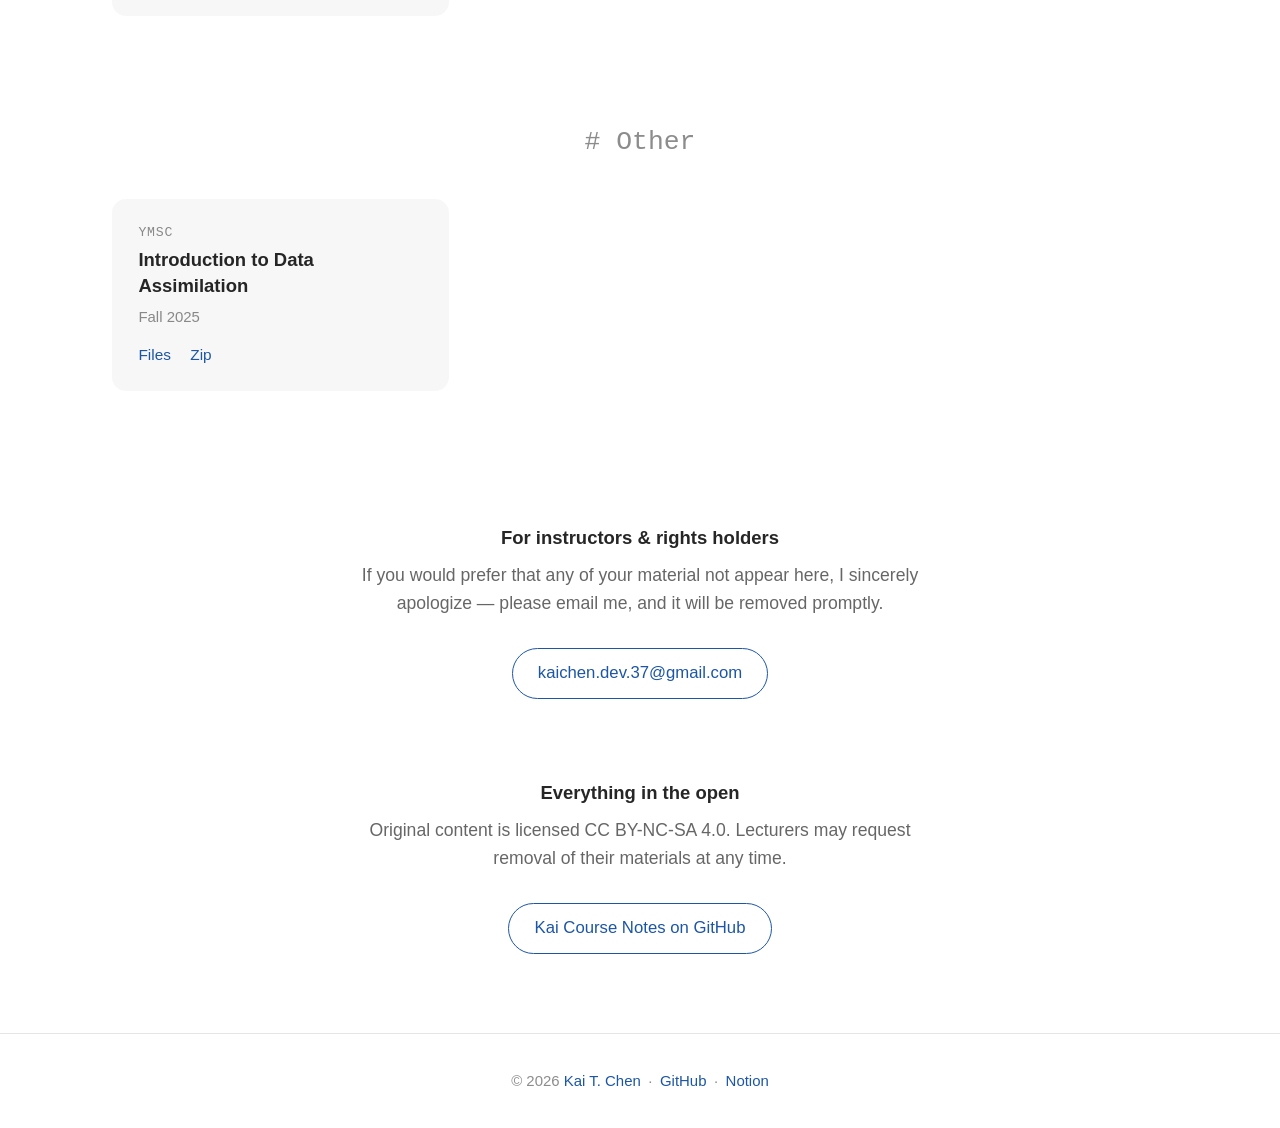
==== commit cc2a9209: "Hero badge: Oxford & beyond Co-Authored-By: Claude Fable 5 <noreply@anthropic.com>" ====
--- a/index.html
+++ b/index.html
@@ -40,7 +40,7 @@
 		<p class="tagline">Courses I took, notes I wrote, work I did — collected in one place.</p>
 
 		<section id="latest">
-			<span class="badge">23 courses&ensp;·&ensp;SUSTech · UC Berkeley · Oxford</span>
+			<span class="badge">23 courses&ensp;·&ensp;SUSTech · UC Berkeley · Oxford &amp; beyond</span>
 			<p class="phase">files on GitHub&ensp;·&ensp;web notes on Notion</p>
 		</section>
 	</section>
